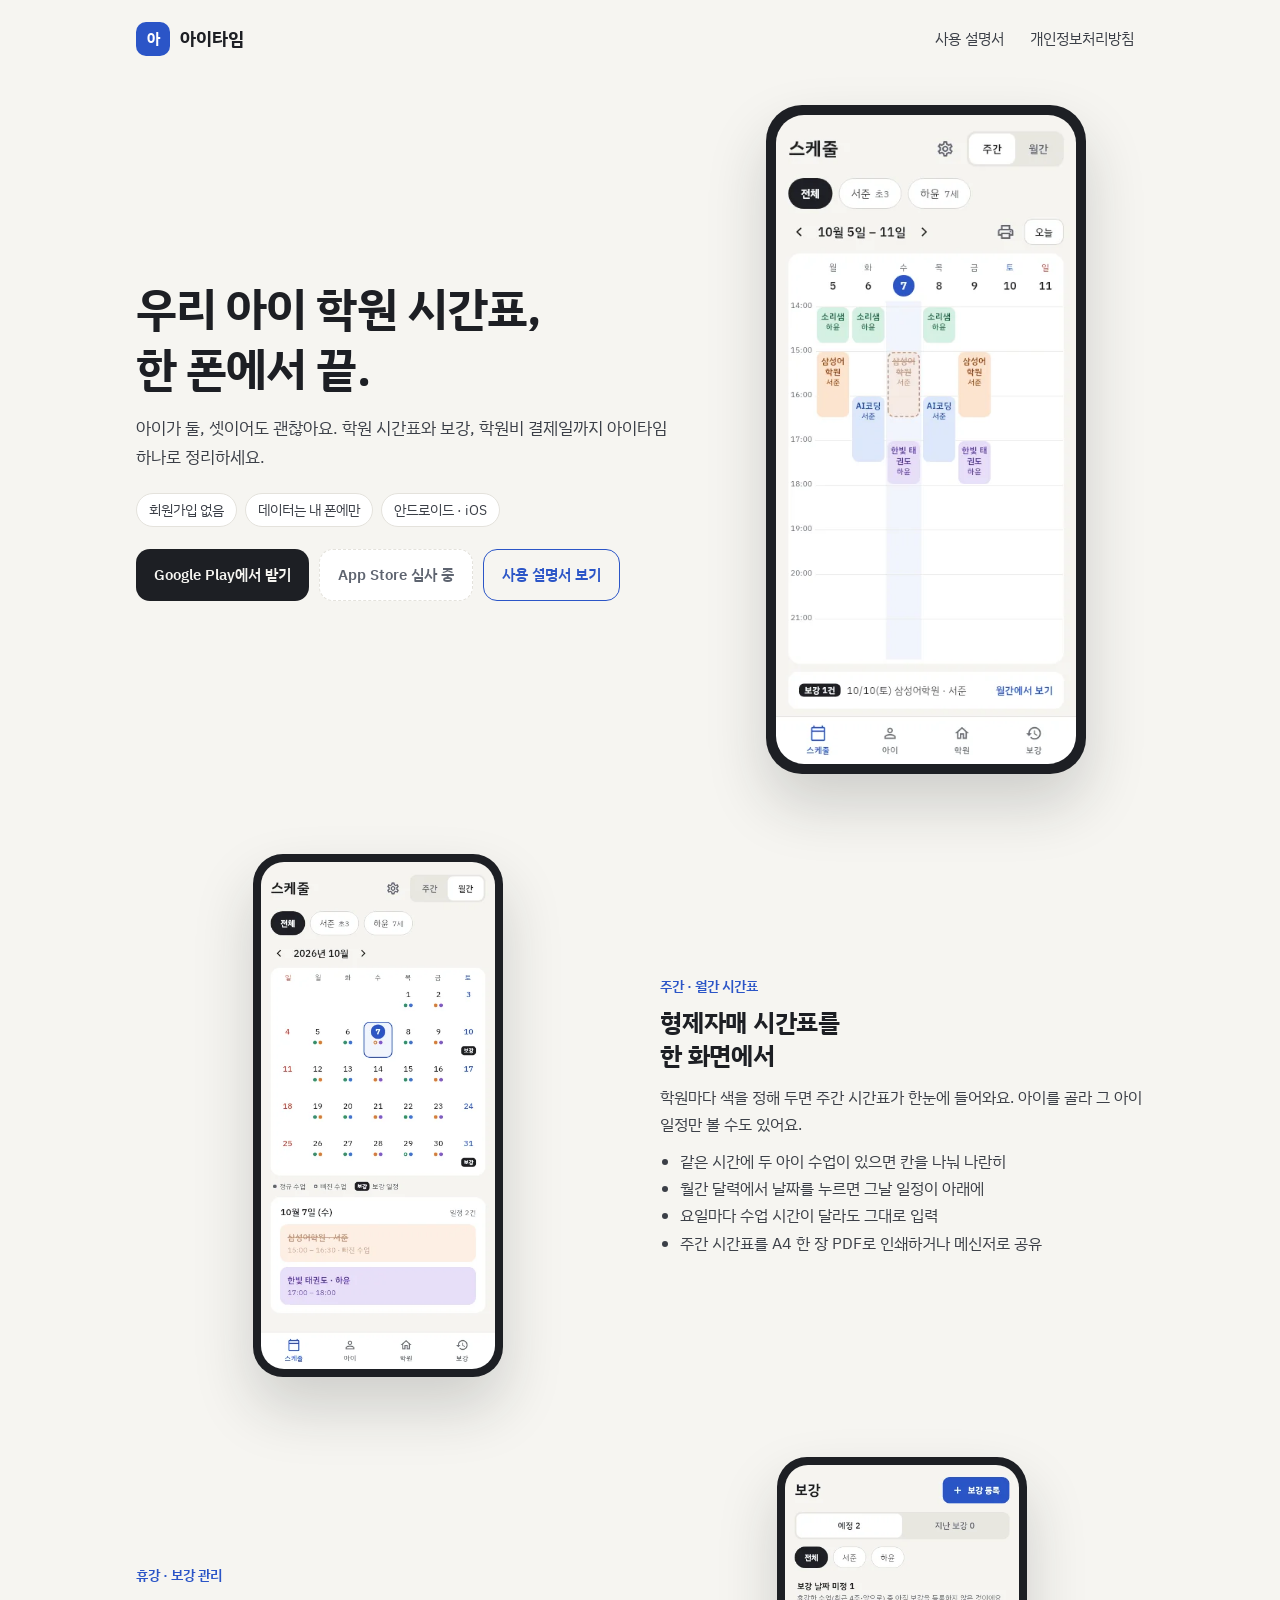
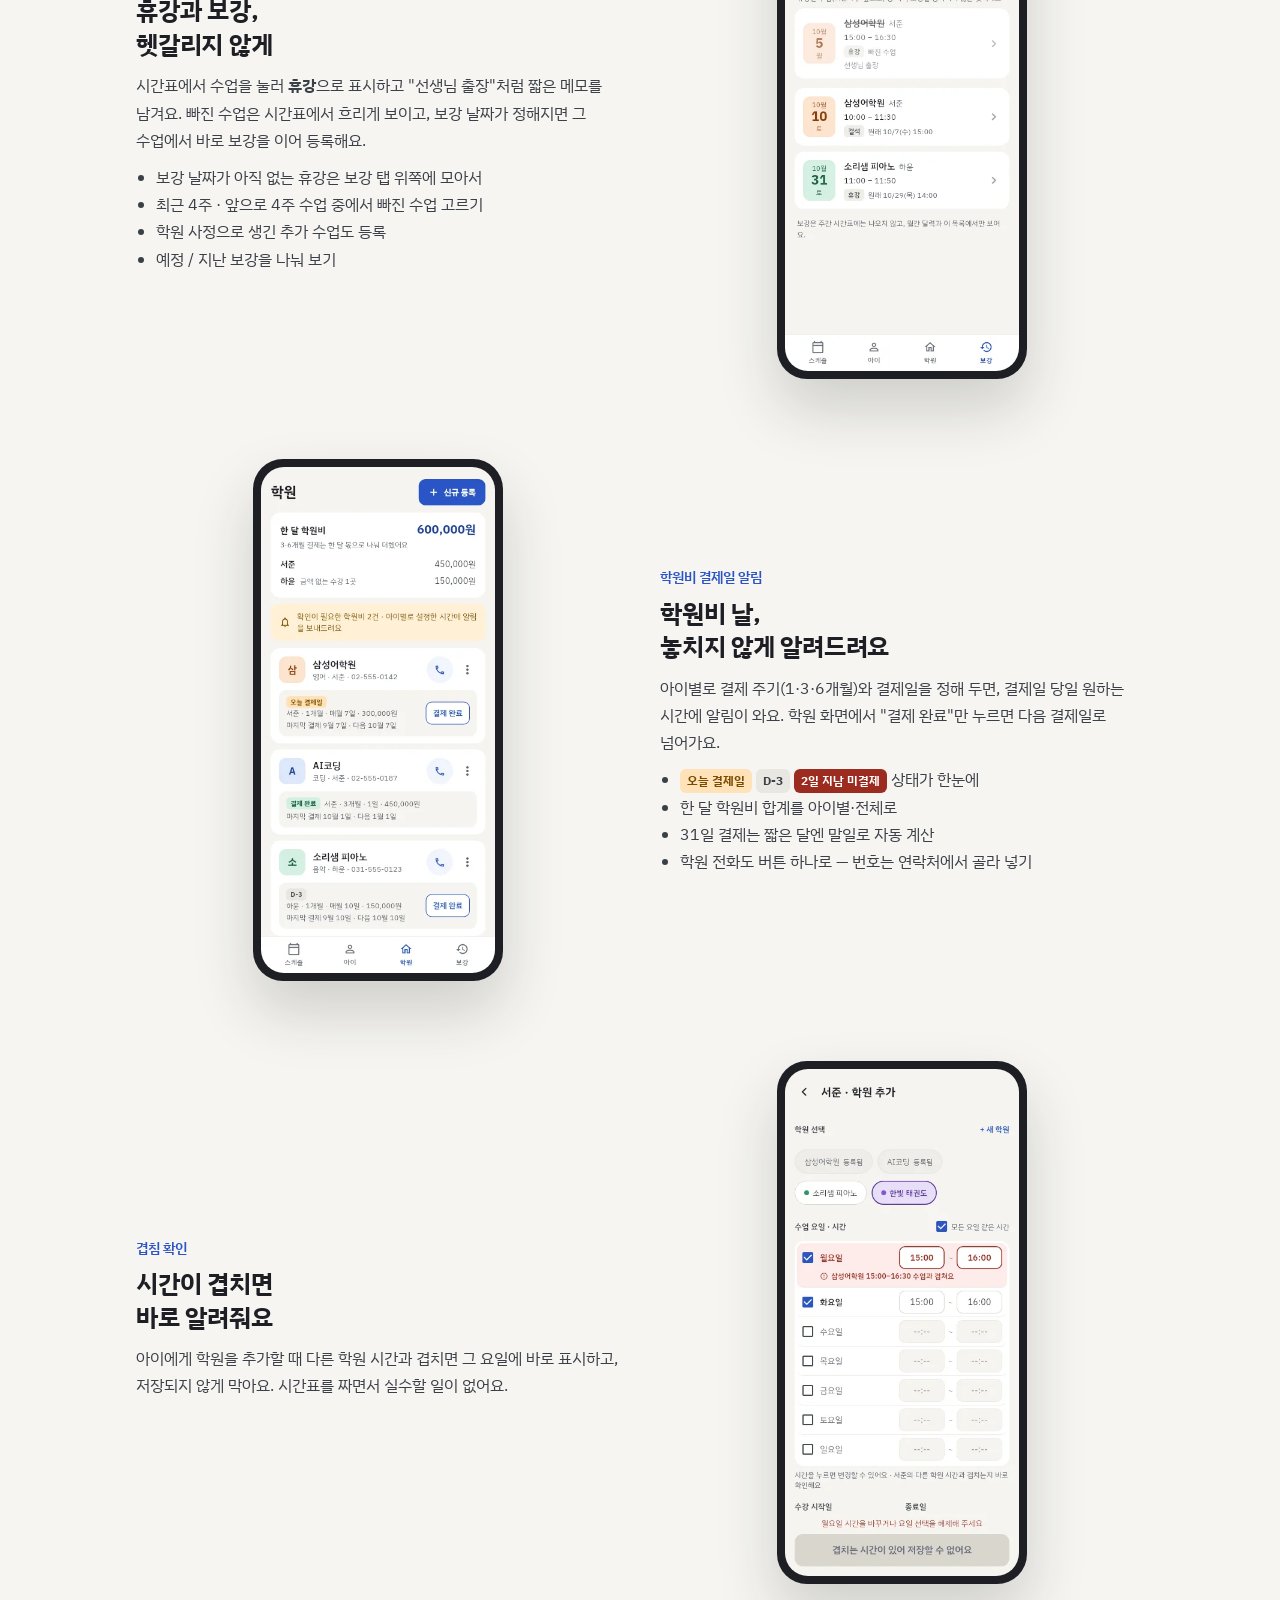
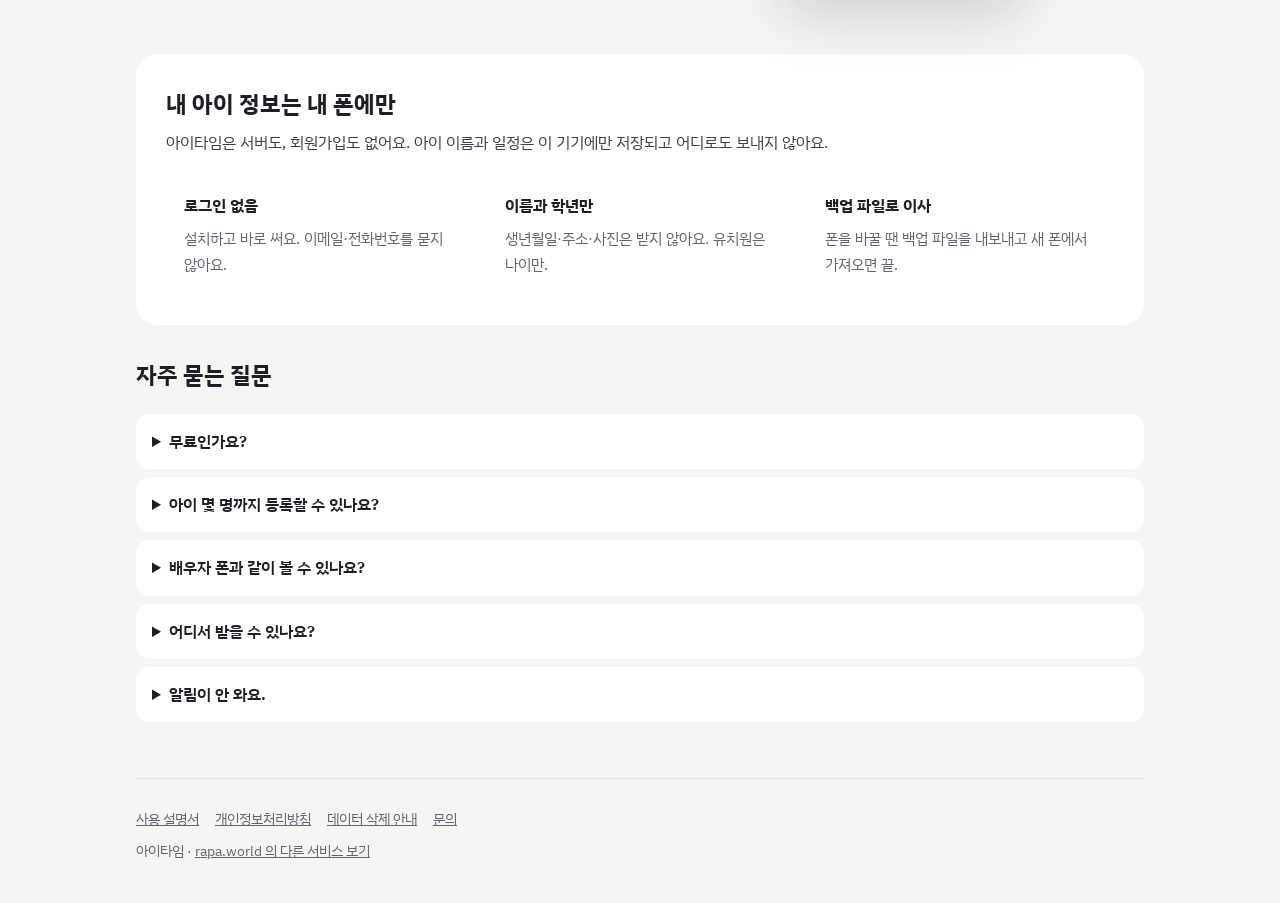
==== index.html @ 94c04ba6 "랜딩 제목·설명: 학원 시간표·스케줄 관리" ====
<!doctype html>
<html lang="ko">
<head>
<meta charset="utf-8">
<meta name="viewport" content="width=device-width, initial-scale=1">
<title>아이타임 - 학원 시간표·스케줄 관리</title>
<meta name="description" content="아이 학원 스케줄과 학원 시간표, 휴강·보강, 학원비 결제일을 한 폰에서 관리하는 앱. 주간 시간표 PDF 인쇄, 한 달 학원비 합계. 회원가입 없이, 데이터는 내 폰에만.">
<link rel="canonical" href="https://itime.rapa.world/">
<meta property="og:title" content="아이타임 - 학원 시간표·스케줄 관리">
<meta property="og:description" content="여러 자녀의 학원 시간표·보강·학원비 결제일을 한 폰에서.">
<meta property="og:image" content="https://itime.rapa.world/img/week.webp">
<meta property="og:url" content="https://itime.rapa.world/">
<link rel="preconnect" href="https://fonts.googleapis.com">
<link rel="stylesheet" href="https://fonts.googleapis.com/css2?family=IBM+Plex+Sans+KR:wght@400;500;600;700&display=swap">
<link rel="stylesheet" href="site.css">
</head>
<body>
<div class="wrap">
  <header class="top">
    <a class="brand" href="./"><span class="mark">아</span>아이타임</a>
    <nav>
      <a href="manual/">사용 설명서</a>
      <a href="privacy.html">개인정보처리방침</a>
    </nav>
  </header>

  <main>
    <section class="hero">
      <div>
        <h1>우리 아이 학원 시간표,<br>한 폰에서 끝.</h1>
        <p class="lead">아이가 둘, 셋이어도 괜찮아요. 학원 시간표와 보강, 학원비 결제일까지
          아이타임 하나로 정리하세요.</p>
        <ul class="pill-row">
          <li>회원가입 없음</li><li>데이터는 내 폰에만</li><li>안드로이드 · iOS</li>
        </ul>
        <div class="badges">
          <a class="badge" href="https://play.google.com/store/apps/details?id=world.rapa.itime">Google Play에서 받기</a>
          <span class="badge soon">App Store 심사 중</span>
          <a class="badge ghost" href="manual/">사용 설명서 보기</a>
        </div>
      </div>
      <div class="phone"><img src="img/week.webp" width="390" height="844" alt="주간 시간표 화면: 요일별로 학원 블록이 색으로 표시되고, 보강으로 빠진 수업은 흐리게 보인다"></div>
    </section>

    <section class="feature">
      <div class="text">
        <div class="kicker">주간 · 월간 시간표</div>
        <h2>형제자매 시간표를<br>한 화면에서</h2>
        <p>학원마다 색을 정해 두면 주간 시간표가 한눈에 들어와요. 아이를 골라 그 아이 일정만 볼 수도 있어요.</p>
        <ul>
          <li>같은 시간에 두 아이 수업이 있으면 칸을 나눠 나란히</li>
          <li>월간 달력에서 날짜를 누르면 그날 일정이 아래에</li>
          <li>요일마다 수업 시간이 달라도 그대로 입력</li>
          <li>주간 시간표를 A4 한 장 PDF로 인쇄하거나 메신저로 공유</li>
        </ul>
      </div>
      <div class="phone sm"><img src="img/month.webp" width="390" height="844" alt="월간 달력: 날짜마다 학원 색 점과 보강 배지" loading="lazy"></div>
    </section>

    <section class="feature">
      <div class="text">
        <div class="kicker">휴강 · 보강 관리</div>
        <h2>휴강과 보강,<br>헷갈리지 않게</h2>
        <p>시간표에서 수업을 눌러 <strong>휴강</strong>으로 표시하고 "선생님 출장"처럼 짧은 메모를 남겨요.
          빠진 수업은 시간표에서 흐리게 보이고, 보강 날짜가 정해지면 그 수업에서 바로 보강을 이어 등록해요.</p>
        <ul>
          <li>보강 날짜가 아직 없는 휴강은 보강 탭 위쪽에 모아서</li>
          <li>최근 4주 · 앞으로 4주 수업 중에서 빠진 수업 고르기</li>
          <li>학원 사정으로 생긴 추가 수업도 등록</li>
          <li>예정 / 지난 보강을 나눠 보기</li>
        </ul>
      </div>
      <div class="phone sm"><img src="img/makeups.webp" width="390" height="844" alt="보강 목록: 보강 날짜 미정인 휴강과 예정된 보강, 사유와 원래 수업" loading="lazy"></div>
    </section>

    <section class="feature">
      <div class="text">
        <div class="kicker">학원비 결제일 알림</div>
        <h2>학원비 날,<br>놓치지 않게 알려드려요</h2>
        <p>아이별로 결제 주기(1·3·6개월)와 결제일을 정해 두면, 결제일 당일 원하는 시간에 알림이 와요.
          학원 화면에서 "결제 완료"만 누르면 다음 결제일로 넘어가요.</p>
        <ul>
          <li><span class="tag t-today">오늘 결제일</span> <span class="tag t-soon">D-3</span> <span class="tag t-over">2일 지남 미결제</span> 상태가 한눈에</li>
          <li>한 달 학원비 합계를 아이별·전체로</li>
          <li>31일 결제는 짧은 달엔 말일로 자동 계산</li>
          <li>학원 전화도 버튼 하나로 — 번호는 연락처에서 골라 넣기</li>
        </ul>
      </div>
      <div class="phone sm"><img src="img/academies.webp" width="390" height="844" alt="학원 관리 화면: 맨 위 한 달 학원비 합계(아이별·전체), 학원비 상태와 결제 완료 버튼, 전화 버튼" loading="lazy"></div>
    </section>

    <section class="feature">
      <div class="text">
        <div class="kicker">겹침 확인</div>
        <h2>시간이 겹치면<br>바로 알려줘요</h2>
        <p>아이에게 학원을 추가할 때 다른 학원 시간과 겹치면 그 요일에 바로 표시하고, 저장되지 않게 막아요.
          시간표를 짜면서 실수할 일이 없어요.</p>
      </div>
      <div class="phone sm"><img src="img/enroll.webp" width="390" height="844" alt="학원 추가 화면: 월요일이 다른 학원과 겹친다는 빨간 안내" loading="lazy"></div>
    </section>

    <div class="band">
      <h2>내 아이 정보는 내 폰에만</h2>
      <p style="color:var(--label);margin:0">아이타임은 서버도, 회원가입도 없어요. 아이 이름과 일정은 이 기기에만 저장되고 어디로도 보내지 않아요.</p>
      <div class="cards">
        <div class="card"><h3>로그인 없음</h3><p>설치하고 바로 써요. 이메일·전화번호를 묻지 않아요.</p></div>
        <div class="card"><h3>이름과 학년만</h3><p>생년월일·주소·사진은 받지 않아요. 유치원은 나이만.</p></div>
        <div class="card"><h3>백업 파일로 이사</h3><p>폰을 바꿀 땐 백업 파일을 내보내고 새 폰에서 가져오면 끝.</p></div>
      </div>
    </div>

    <section>
      <h2 style="font-size:1.45rem">자주 묻는 질문</h2>
      <details><summary>무료인가요?</summary><p>네, 무료예요. 탭 화면 아래에 작은 배너 광고가 하나 있어요. 입력하는 화면에는 광고가 없고, 아이가 함께 볼 수 있어서 보호자 지도(PG) 등급 이하 광고만 나와요.</p></details>
      <details><summary>아이 몇 명까지 등록할 수 있나요?</summary><p>제한이 없어요. 아이마다 다니는 학원과 시간, 학원비를 따로 관리해요.</p></details>
      <details><summary>배우자 폰과 같이 볼 수 있나요?</summary><p>실시간 공유는 없어요(서버가 없어서요). 백업 파일을 보내 다른 폰에서 가져오면 같은 시간표를 볼 수 있어요.</p></details>
      <details><summary>어디서 받을 수 있나요?</summary><p>안드로이드는 <a href="https://play.google.com/store/apps/details?id=world.rapa.itime">Google Play</a>에서 받을 수 있어요. 아이폰(App Store)은 심사 중이에요.</p></details>
      <details><summary>알림이 안 와요.</summary><p>휴대폰 설정에서 아이타임 알림이 켜져 있는지 확인해 주세요. 자세한 방법은 <a href="manual/#faq">사용 설명서</a>에 있어요.</p></details>
    </section>
  </main>

  <footer class="site">
    <div class="links">
      <a href="manual/">사용 설명서</a>
      <a href="privacy.html">개인정보처리방침</a>
      <a href="account-deletion.html">데이터 삭제 안내</a>
      <a href="mailto:fready.shin@gmail.com?subject=%5B%EC%95%84%EC%9D%B4%ED%83%80%EC%9E%84%5D%20%EB%AC%B8%EC%9D%98">문의</a>
    </div>
    아이타임 · <a href="https://rapa.world/">rapa.world 의 다른 서비스 보기</a>
  </footer>
</div>
</body>
</html>
---- site.css ----
/* 아이타임 사이트 — 앱 토큰(lib/theme/tokens.dart)과 같은 색 */
:root {
  --bg: #F6F5F1; --card: #FFFFFF; --ink: #1D1F24; --sub: #5E6470; --label: #3B3F47;
  --border: #E4E2DC; --primary: #2B55C7; --primary-soft: #F1F4FC; --primary-ink: #1E3F99;
  --warn-soft: #FFF0D6; --warn-ink: #7A4B00;
  --o: #FCE3CF; --o-ink: #8A3D0A; --b: #DCE7FB; --b-ink: #1E4699; --g: #D5F0E2; --g-ink: #1D6142; --p: #E8DEF8; --p-ink: #563199;
  color-scheme: light dark;
}
@media (prefers-color-scheme: dark) {
  :root { --bg: #121315; --card: #1C1E22; --ink: #ECEDEF; --sub: #A3A8B2; --label: #C9CCD2; --border: #2C2F35;
          --primary: #7C9BF0; --primary-soft: #1D2540; --primary-ink: #B8C9F7; --warn-soft: #3A2C12; --warn-ink: #F3C77B; }
}
* { box-sizing: border-box; }
html { -webkit-text-size-adjust: 100%; }
body { margin: 0; background: var(--bg); color: var(--ink);
       font-family: "IBM Plex Sans KR", system-ui, -apple-system, "Apple SD Gothic Neo", "Malgun Gothic", sans-serif;
       line-height: 1.7; word-break: keep-all; overflow-wrap: anywhere; }
a { color: var(--primary); }
img { max-width: 100%; height: auto; display: block; }
.wrap { max-width: 1040px; margin: 0 auto; padding: 0 16px; }
.narrow { max-width: 760px; }

/* 머리·바닥 */
.top { display: flex; align-items: center; justify-content: space-between; gap: 12px; padding: 18px 0; }
.brand { display: flex; align-items: center; gap: 10px; font-weight: 700; font-size: 1.15rem; color: var(--ink); text-decoration: none; }
.brand .mark { width: 34px; height: 34px; border-radius: 10px; background: var(--primary); color: #fff;
               display: grid; place-items: center; font-size: .95rem; }
.top nav { display: flex; gap: 6px; flex-wrap: wrap; }
.top nav a { text-decoration: none; color: var(--label); font-size: .92rem; padding: 8px 10px; border-radius: 10px; }
.top nav a:hover, .top nav a[aria-current] { background: var(--card); color: var(--ink); }
footer.site { margin-top: 56px; padding: 28px 0 40px; border-top: 1px solid var(--border); color: var(--sub); font-size: .88rem; }
footer.site a { color: var(--sub); }
footer.site .links { display: flex; gap: 16px; flex-wrap: wrap; margin-bottom: 8px; }

/* 랜딩 */
.hero { display: grid; grid-template-columns: 1.1fr .9fr; gap: 40px; align-items: center; padding: 28px 0 40px; }
.hero h1 { font-size: clamp(1.9rem, 5vw, 2.9rem); line-height: 1.3; margin: 0 0 14px; letter-spacing: -.02em; }
.hero p.lead { font-size: 1.08rem; color: var(--label); margin: 0 0 22px; }
.badges { display: flex; gap: 10px; flex-wrap: wrap; }
.badge { display: inline-flex; align-items: center; gap: 8px; padding: 12px 18px; border-radius: 14px;
         background: var(--ink); color: var(--bg); font-weight: 600; text-decoration: none; font-size: .95rem; }
.badge.soon { background: var(--card); color: var(--sub); border: 1px dashed var(--border); }
.badge.ghost { background: transparent; color: var(--primary); border: 1px solid var(--primary); }
.phone { width: min(320px, 82vw); margin: 0 auto; border-radius: 36px; padding: 10px; background: #1D1F24;
         box-shadow: 0 30px 60px rgba(29,31,36,.18); }
.phone img { border-radius: 28px; }
.phone.sm { width: min(250px, 70vw); border-radius: 30px; padding: 8px; }
.phone.sm img { border-radius: 23px; }

.pill-row { display: flex; gap: 8px; flex-wrap: wrap; margin: 0 0 22px; padding: 0; list-style: none; }
.pill-row li { background: var(--card); border: 1px solid var(--border); border-radius: 20px; padding: 4px 12px; font-size: .88rem; color: var(--label); }

section.feature { display: grid; grid-template-columns: 1fr 1fr; gap: 40px; align-items: center; padding: 40px 0; }
section.feature:nth-of-type(even) .text { order: 2; }
section.feature h2 { font-size: 1.55rem; line-height: 1.35; margin: 6px 0 12px; letter-spacing: -.01em; }
section.feature .kicker { color: var(--primary); font-weight: 600; font-size: .9rem; }
section.feature p { color: var(--label); margin: 0 0 10px; }
section.feature ul { padding-left: 20px; color: var(--label); margin: 0; }

.cards { display: grid; grid-template-columns: repeat(3, 1fr); gap: 14px; margin: 18px 0 0; }
.card { background: var(--card); border-radius: 16px; padding: 18px; }
.card h3 { margin: 0 0 6px; font-size: 1.02rem; }
.card p { margin: 0; color: var(--sub); font-size: .94rem; }
.band { background: var(--card); border-radius: 22px; padding: 30px; margin: 30px 0; }
.band h2 { margin: 0 0 6px; font-size: 1.45rem; }

details { background: var(--card); border-radius: 14px; padding: 14px 16px; margin: 8px 0; }
details summary { cursor: pointer; font-weight: 600; }
details p { margin: 8px 0 0; color: var(--label); }

/* 문서(설명서·방침) */
.doc h1 { font-size: 1.75rem; margin: 8px 0 4px; line-height: 1.35; }
.doc h2 { font-size: 1.22rem; margin: 40px 0 10px; padding-bottom: 6px; border-bottom: 1px solid var(--border); scroll-margin-top: 16px; }
.doc h3 { font-size: 1.04rem; margin: 22px 0 6px; }
.doc .date { color: var(--sub); font-size: .9rem; margin-bottom: 20px; }
.doc li { margin: 4px 0; }
.note { background: var(--primary-soft); color: var(--primary-ink); border-radius: 12px; padding: 12px 14px; margin: 14px 0; }
.warn { background: var(--warn-soft); color: var(--warn-ink); border-radius: 12px; padding: 12px 14px; margin: 14px 0; }
/* 설명서 목차 — 앱 주간 시간표 모양: 요일 머리줄 + 학원 색 블록. 블록 색은 앱 학원 색(o·b·g·p)과 같다 */
.toc { --n: #ECEAE4; --n-ink: #3B3F47; --mono: "IBM Plex Mono", ui-monospace, Menlo, monospace;
  background: var(--card); border: 1px solid var(--border); border-radius: 20px; overflow: hidden;
  box-shadow: 0 1px 0 rgba(0,0,0,.02), 0 10px 30px -18px rgba(30,40,80,.35); }
.toc .tt-head { display: flex; align-items: center; justify-content: space-between; gap: 12px;
  padding: 14px 18px; background: var(--ink); color: var(--bg); }
.toc .tt-title { font-weight: 700; font-size: 1.05rem; letter-spacing: -.01em; }
.toc .tt-days { display: flex; gap: 4px; font: 600 .74rem/1 var(--mono); }
.toc .tt-days i { font-style: normal; width: 24px; height: 24px; display: grid; place-items: center; border-radius: 50%; opacity: .55; }
.toc .tt-days i.on { background: var(--primary); color: #fff; opacity: 1; }
.toc .tt-grid { display: grid; grid-template-columns: 1fr; gap: 10px; padding: 14px;
  background: repeating-linear-gradient(to bottom, transparent 0 43px, var(--border) 43px 44px); }
@media (min-width: 720px) { .toc .tt-grid { grid-template-columns: 1fr 1fr; } .toc .tt-blk.c-n { grid-column: 1 / -1; }
  .toc .tt-blk.c-n ol { columns: 2; column-gap: 28px; } .toc .tt-blk.c-n li { break-inside: avoid; } }
.toc .tt-blk { --c: var(--n); --ci: var(--n-ink); background: var(--c); color: var(--ci);
  border-radius: 12px; padding: 10px 14px 8px; border-left: 4px solid color-mix(in srgb, var(--ci) 55%, transparent); }
.toc .c-o { --c: var(--o); --ci: var(--o-ink); } .toc .c-b { --c: var(--b); --ci: var(--b-ink); }
.toc .c-g { --c: var(--g); --ci: var(--g-ink); } .toc .c-p { --c: var(--p); --ci: var(--p-ink); }
.toc .tt-name { font-weight: 700; font-size: .95rem; margin-bottom: 2px; }
.toc ol { list-style: none; margin: 0; padding: 0; }
.toc li a { display: flex; align-items: baseline; gap: 8px; padding: 5px 0; color: inherit; text-decoration: none; font-size: .95rem; }
.toc li a .n { flex: none; width: 2.6em; font: 600 .8rem var(--mono); opacity: .7; }
.toc li a .t { flex: none; max-width: 68%; font-weight: 500; }
.toc li a::after { content: ""; order: 3; flex: 1; min-width: 10px; border-bottom: 1.5px dotted currentColor; opacity: .35; transform: translateY(-.3em); }
.toc li a .tab { order: 4; flex: none; font-size: .72rem; font-weight: 700; padding: 2px 8px; border-radius: 999px;
  background: rgba(255,255,255,.75); color: var(--ci); }
.toc li a:hover .t { text-decoration: underline; text-underline-offset: 3px; }
.toc .tt-sum { display: flex; justify-content: space-between; gap: 10px; flex-wrap: wrap; padding: 10px 18px 12px;
  border-top: 1px dashed var(--border); color: var(--sub); font: 500 .78rem var(--mono); }
table { border-collapse: collapse; width: 100%; margin: 10px 0; font-size: .93rem; background: var(--card); border-radius: 12px; overflow: hidden; }
th, td { border-bottom: 1px solid var(--border); padding: 9px 10px; text-align: left; vertical-align: top; }
th { color: var(--label); font-weight: 600; }
.shot-row { display: flex; gap: 18px; flex-wrap: wrap; justify-content: center; margin: 16px 0; }
.shot-row figure { margin: 0; text-align: center; }
.shot-row figcaption { color: var(--sub); font-size: .85rem; margin-top: 8px; }
.tag { display: inline-block; font-size: .78rem; font-weight: 700; padding: 1px 7px; border-radius: 6px; }
.t-paid { background: #D5F0E2; color: #1D6142; } .t-soon { background: #E9E7E1; color: #3B3F47; }
.t-today { background: #FFE2B8; color: #7A4B00; } .t-over { background: #9B2C1F; color: #fff; }
.kbd { background: var(--card); border: 1px solid var(--border); border-radius: 6px; padding: 0 6px; font-size: .9em; }

@media (max-width: 760px) {
  .hero, section.feature { grid-template-columns: 1fr; gap: 24px; }
  section.feature:nth-of-type(even) .text { order: 0; }
  .cards { grid-template-columns: 1fr; }
  .band { padding: 22px 18px; }
  .top { flex-direction: column; align-items: flex-start; }
}
/* 그리드 칸이 내용(폰 이미지) 폭 때문에 화면 밖으로 밀리지 않게 */
.hero > *, section.feature > *, .cards > * { min-width: 0; }
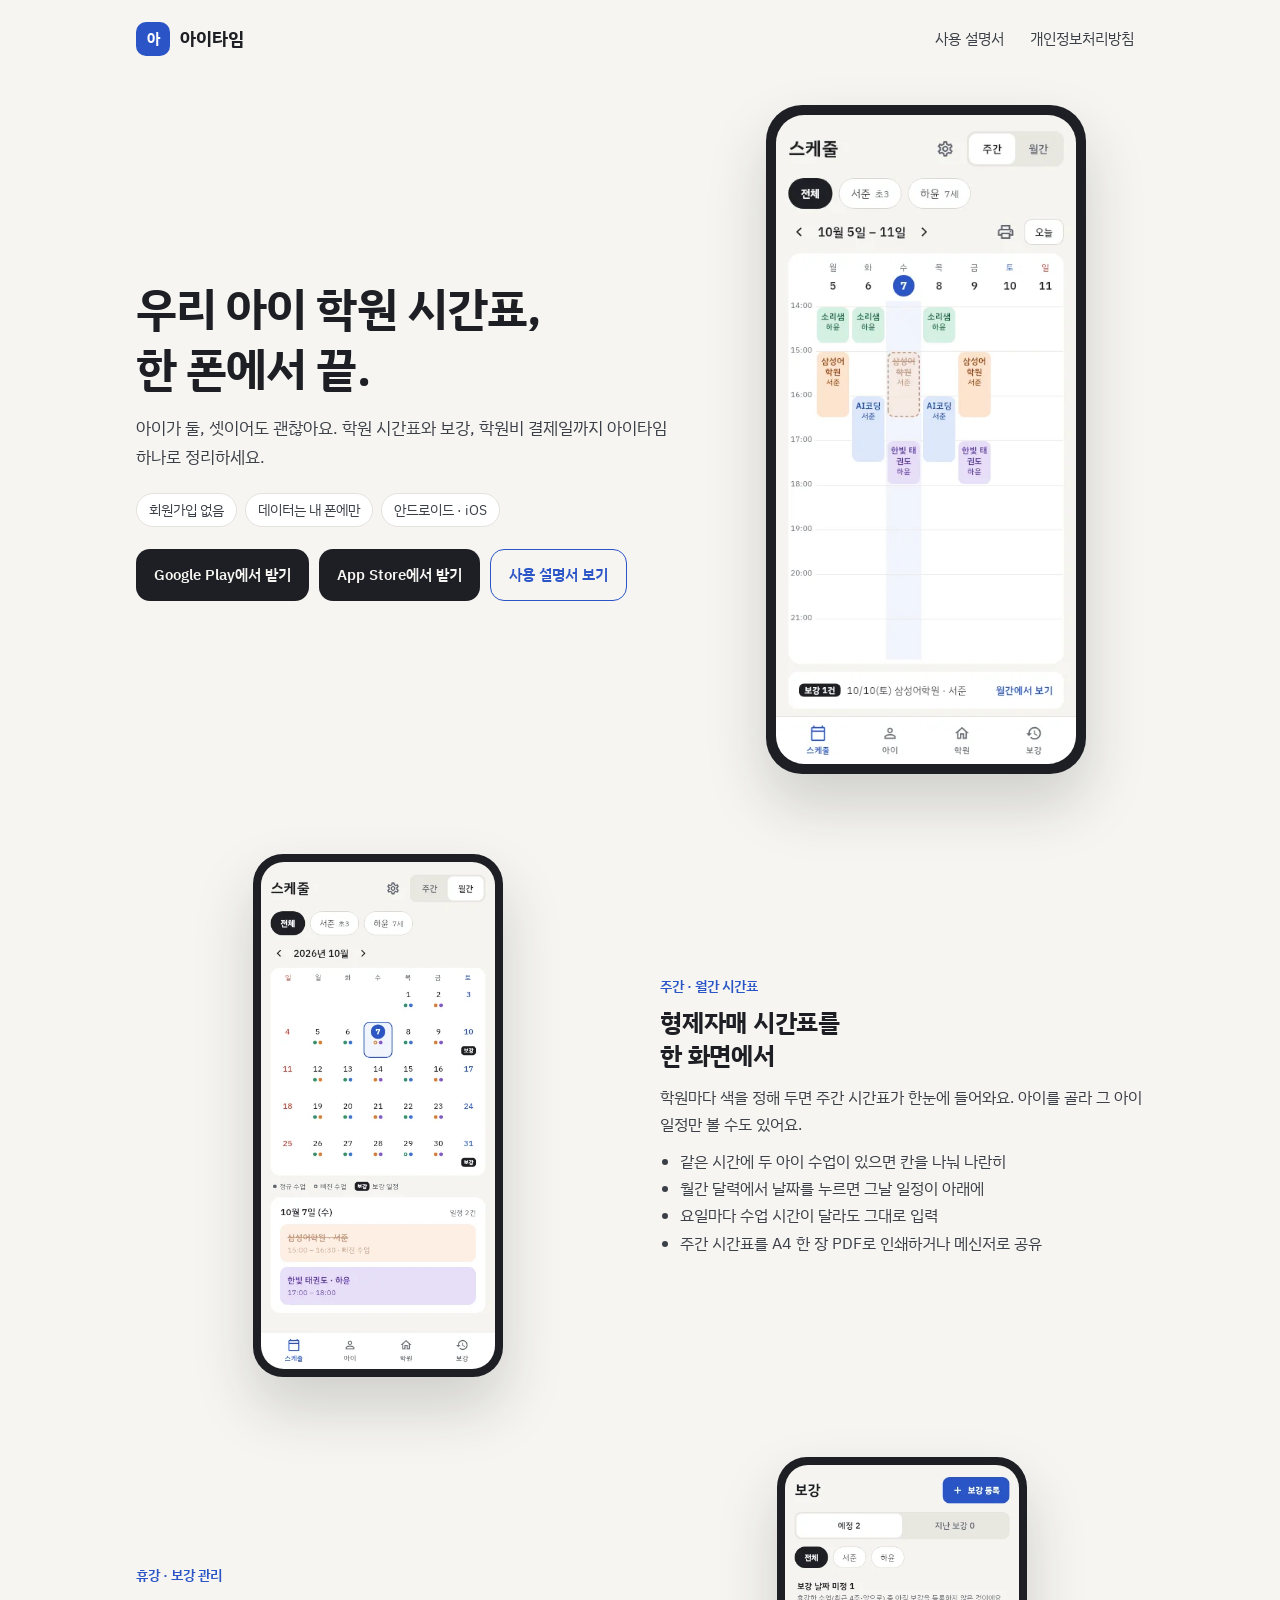
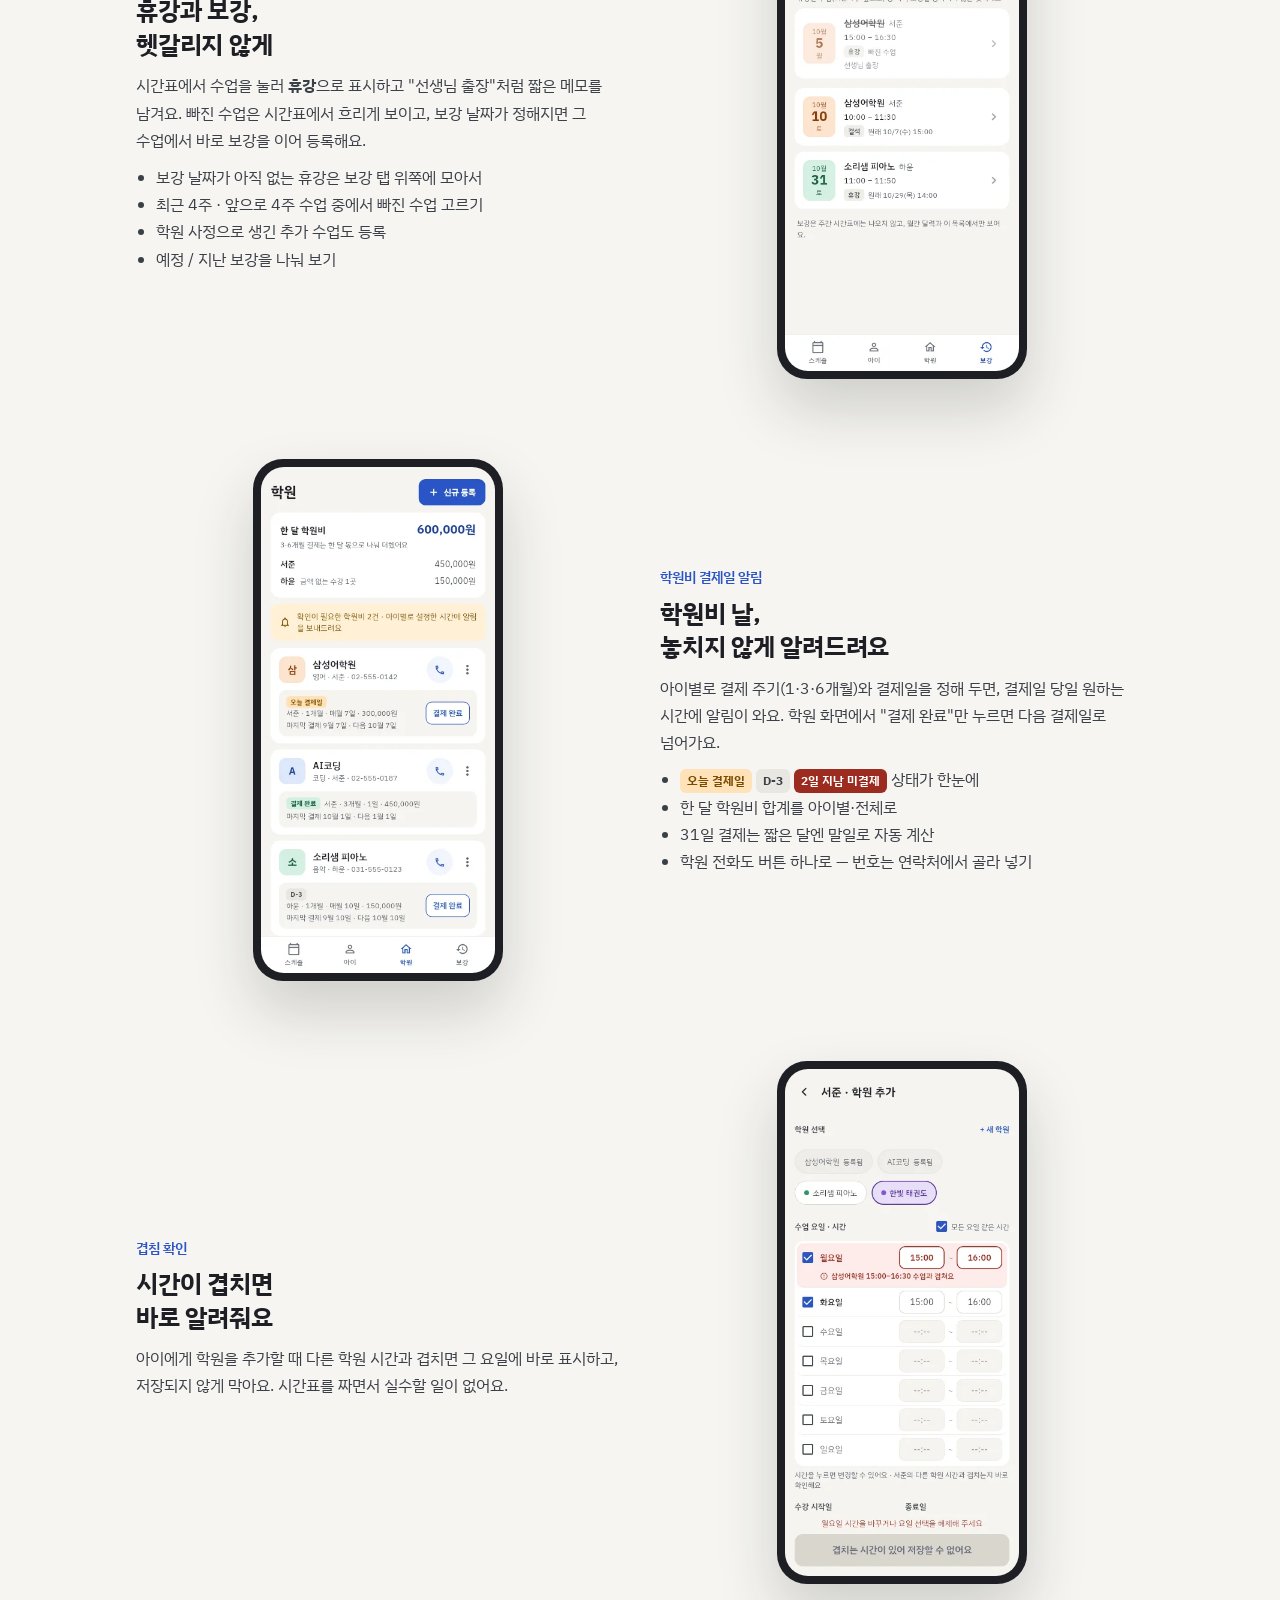
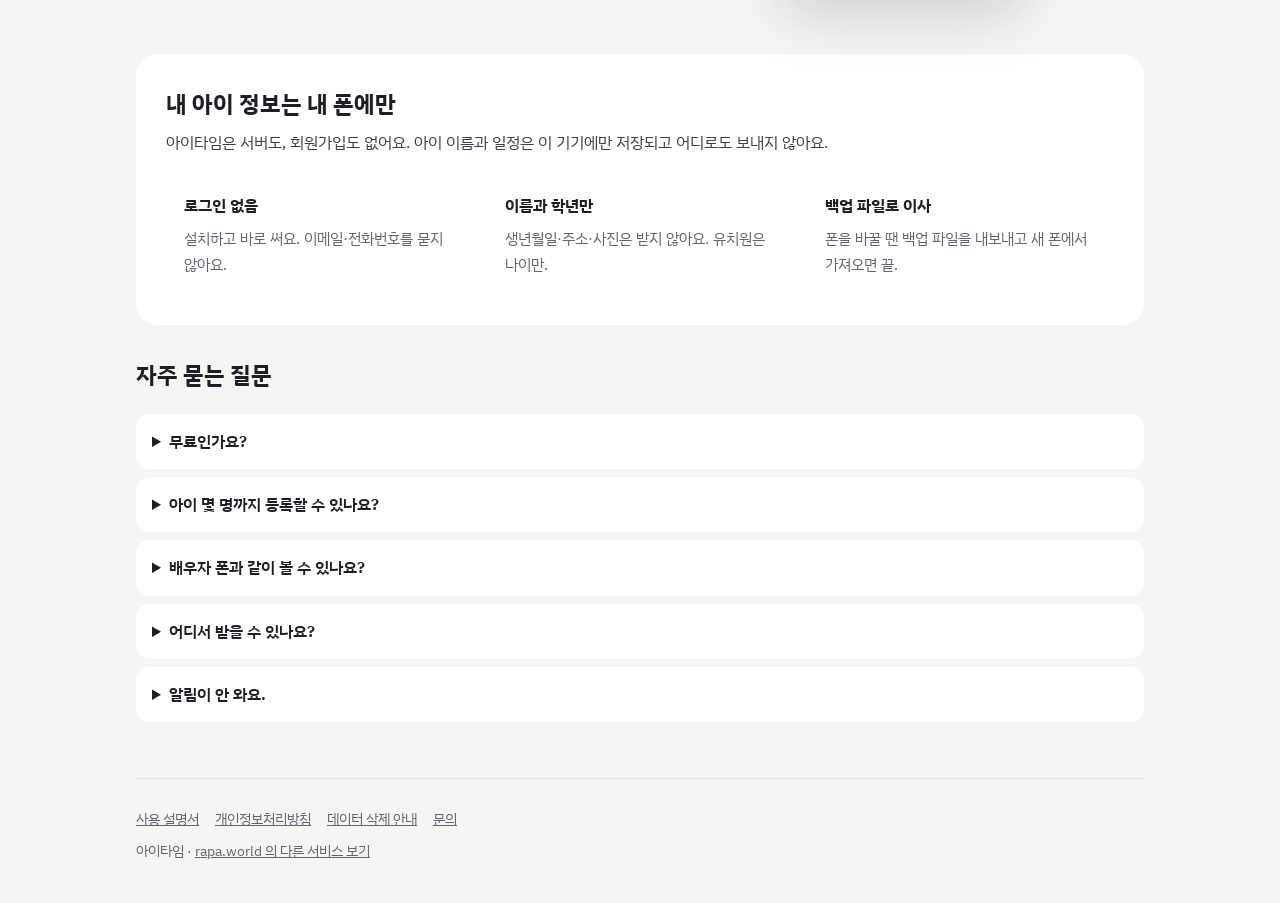
==== commit 6b9be8cf: "App Store 출시 — 받기 버튼·FAQ 링크" ====
--- a/index.html
+++ b/index.html
@@ -35,7 +35,7 @@
         </ul>
         <div class="badges">
           <a class="badge" href="https://play.google.com/store/apps/details?id=world.rapa.itime">Google Play에서 받기</a>
-          <span class="badge soon">App Store 심사 중</span>
+          <a class="badge" href="https://apps.apple.com/kr/app/id6820351484">App Store에서 받기</a>
           <a class="badge ghost" href="manual/">사용 설명서 보기</a>
         </div>
       </div>
@@ -114,7 +114,7 @@
       <details><summary>무료인가요?</summary><p>네, 무료예요. 탭 화면 아래에 작은 배너 광고가 하나 있어요. 입력하는 화면에는 광고가 없고, 아이가 함께 볼 수 있어서 보호자 지도(PG) 등급 이하 광고만 나와요.</p></details>
       <details><summary>아이 몇 명까지 등록할 수 있나요?</summary><p>제한이 없어요. 아이마다 다니는 학원과 시간, 학원비를 따로 관리해요.</p></details>
       <details><summary>배우자 폰과 같이 볼 수 있나요?</summary><p>실시간 공유는 없어요(서버가 없어서요). 백업 파일을 보내 다른 폰에서 가져오면 같은 시간표를 볼 수 있어요.</p></details>
-      <details><summary>어디서 받을 수 있나요?</summary><p>안드로이드는 <a href="https://play.google.com/store/apps/details?id=world.rapa.itime">Google Play</a>에서 받을 수 있어요. 아이폰(App Store)은 심사 중이에요.</p></details>
+      <details><summary>어디서 받을 수 있나요?</summary><p>안드로이드는 <a href="https://play.google.com/store/apps/details?id=world.rapa.itime">Google Play</a>에서 받을 수 있어요. 아이폰은 <a href="https://apps.apple.com/kr/app/id6820351484">App Store</a>에서 받을 수 있어요.</p></details>
       <details><summary>알림이 안 와요.</summary><p>휴대폰 설정에서 아이타임 알림이 켜져 있는지 확인해 주세요. 자세한 방법은 <a href="manual/#faq">사용 설명서</a>에 있어요.</p></details>
     </section>
   </main>
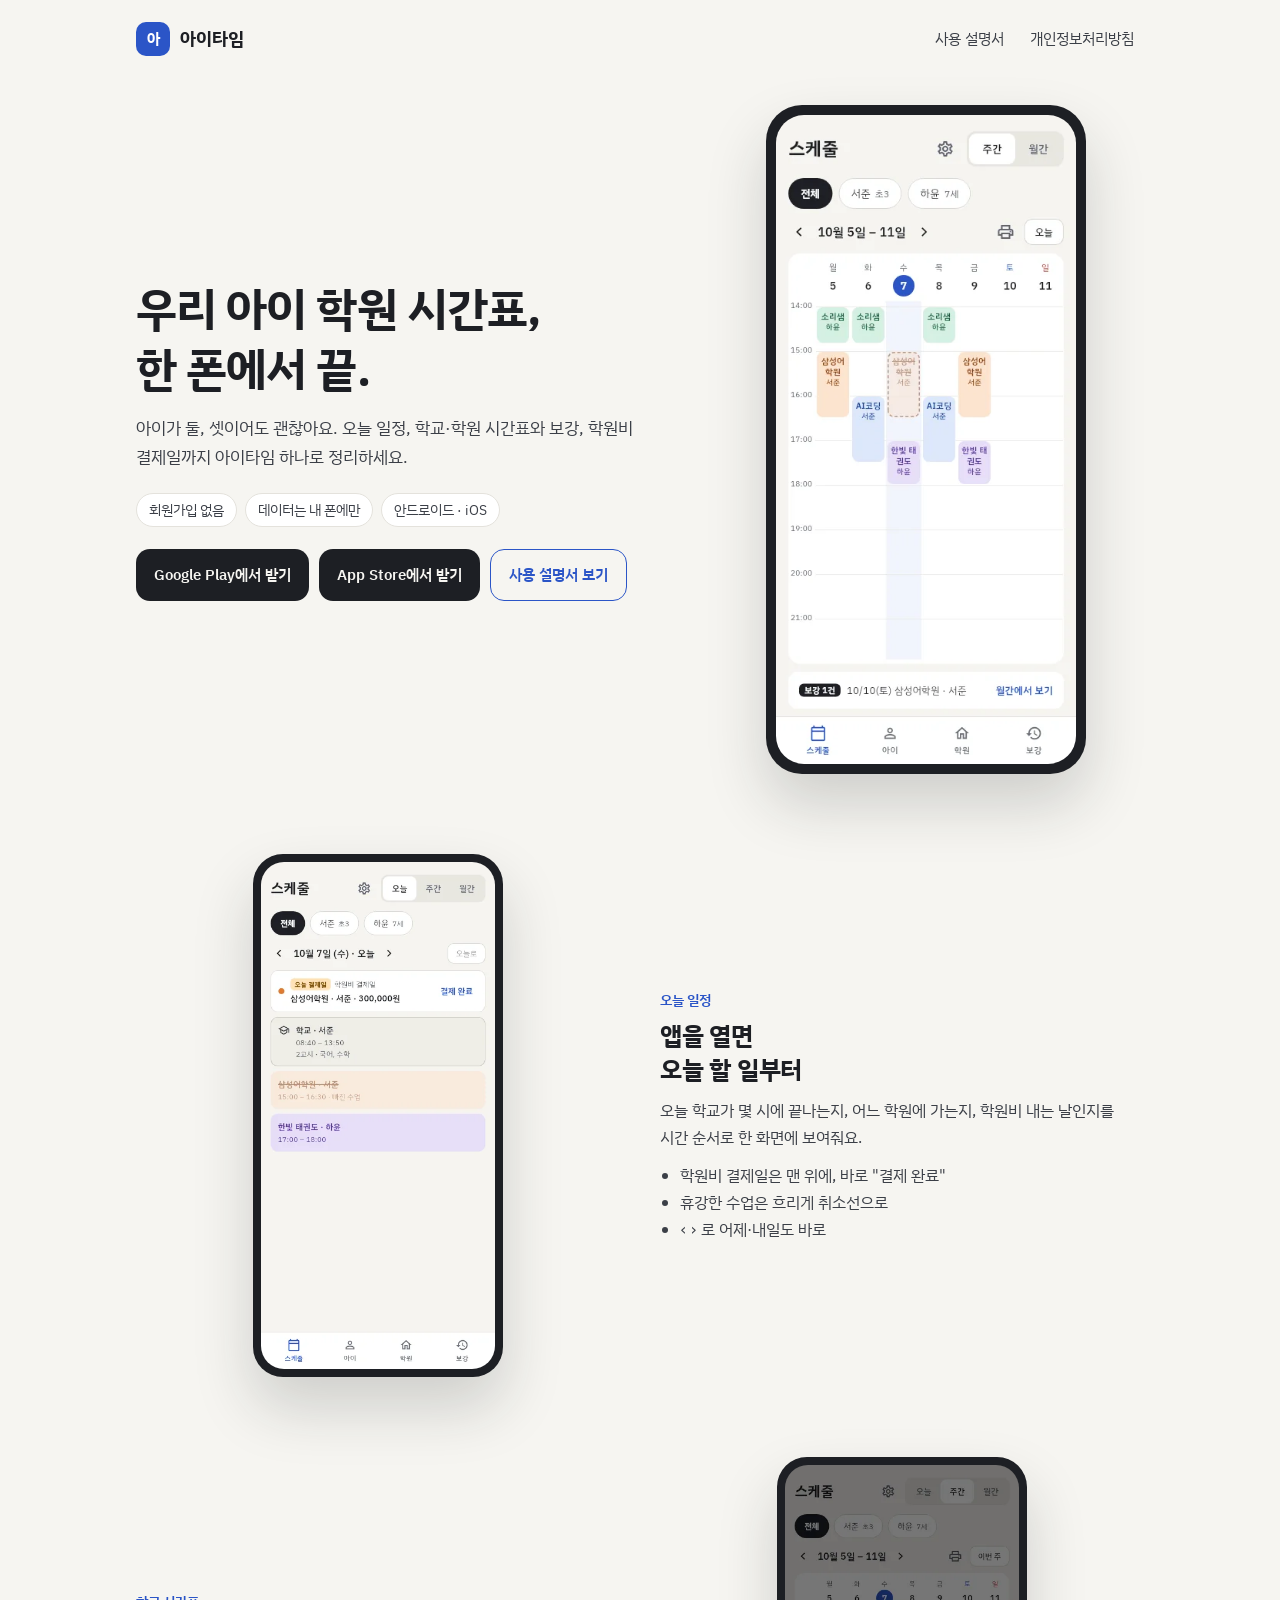
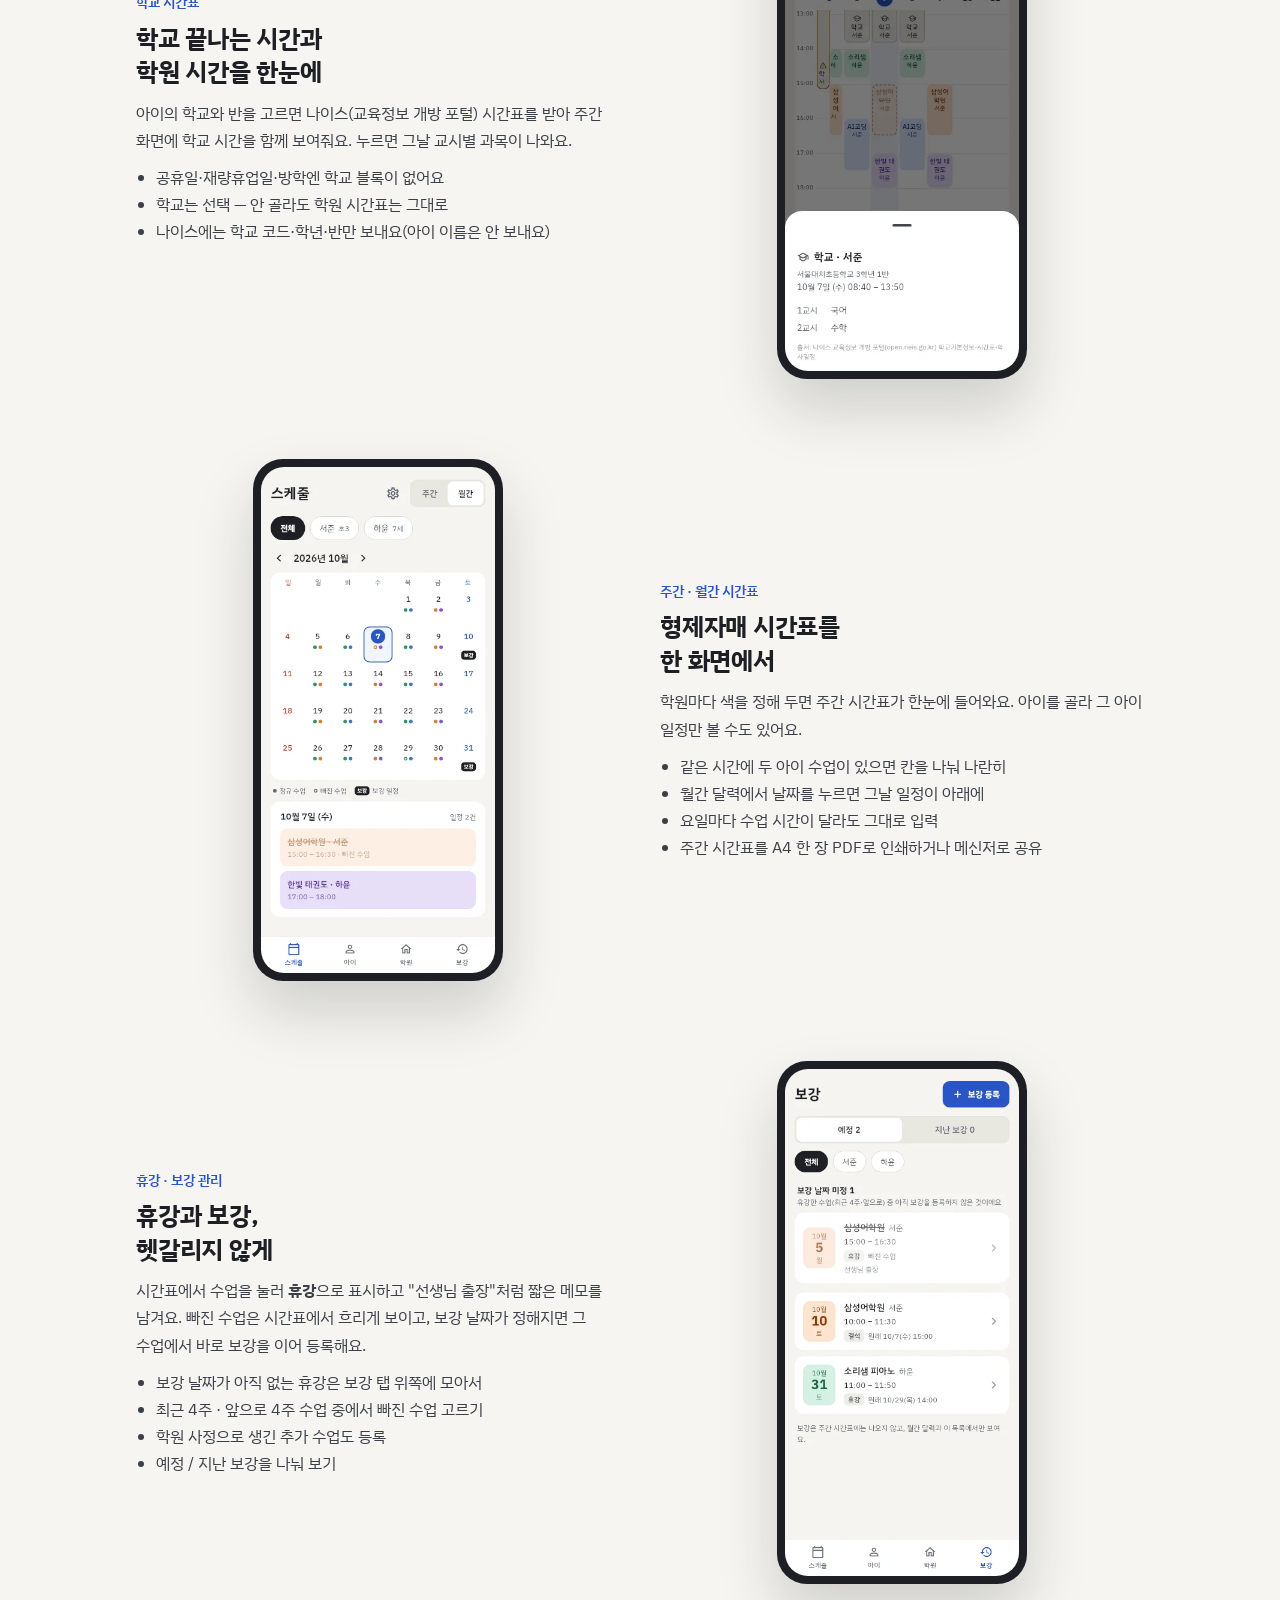
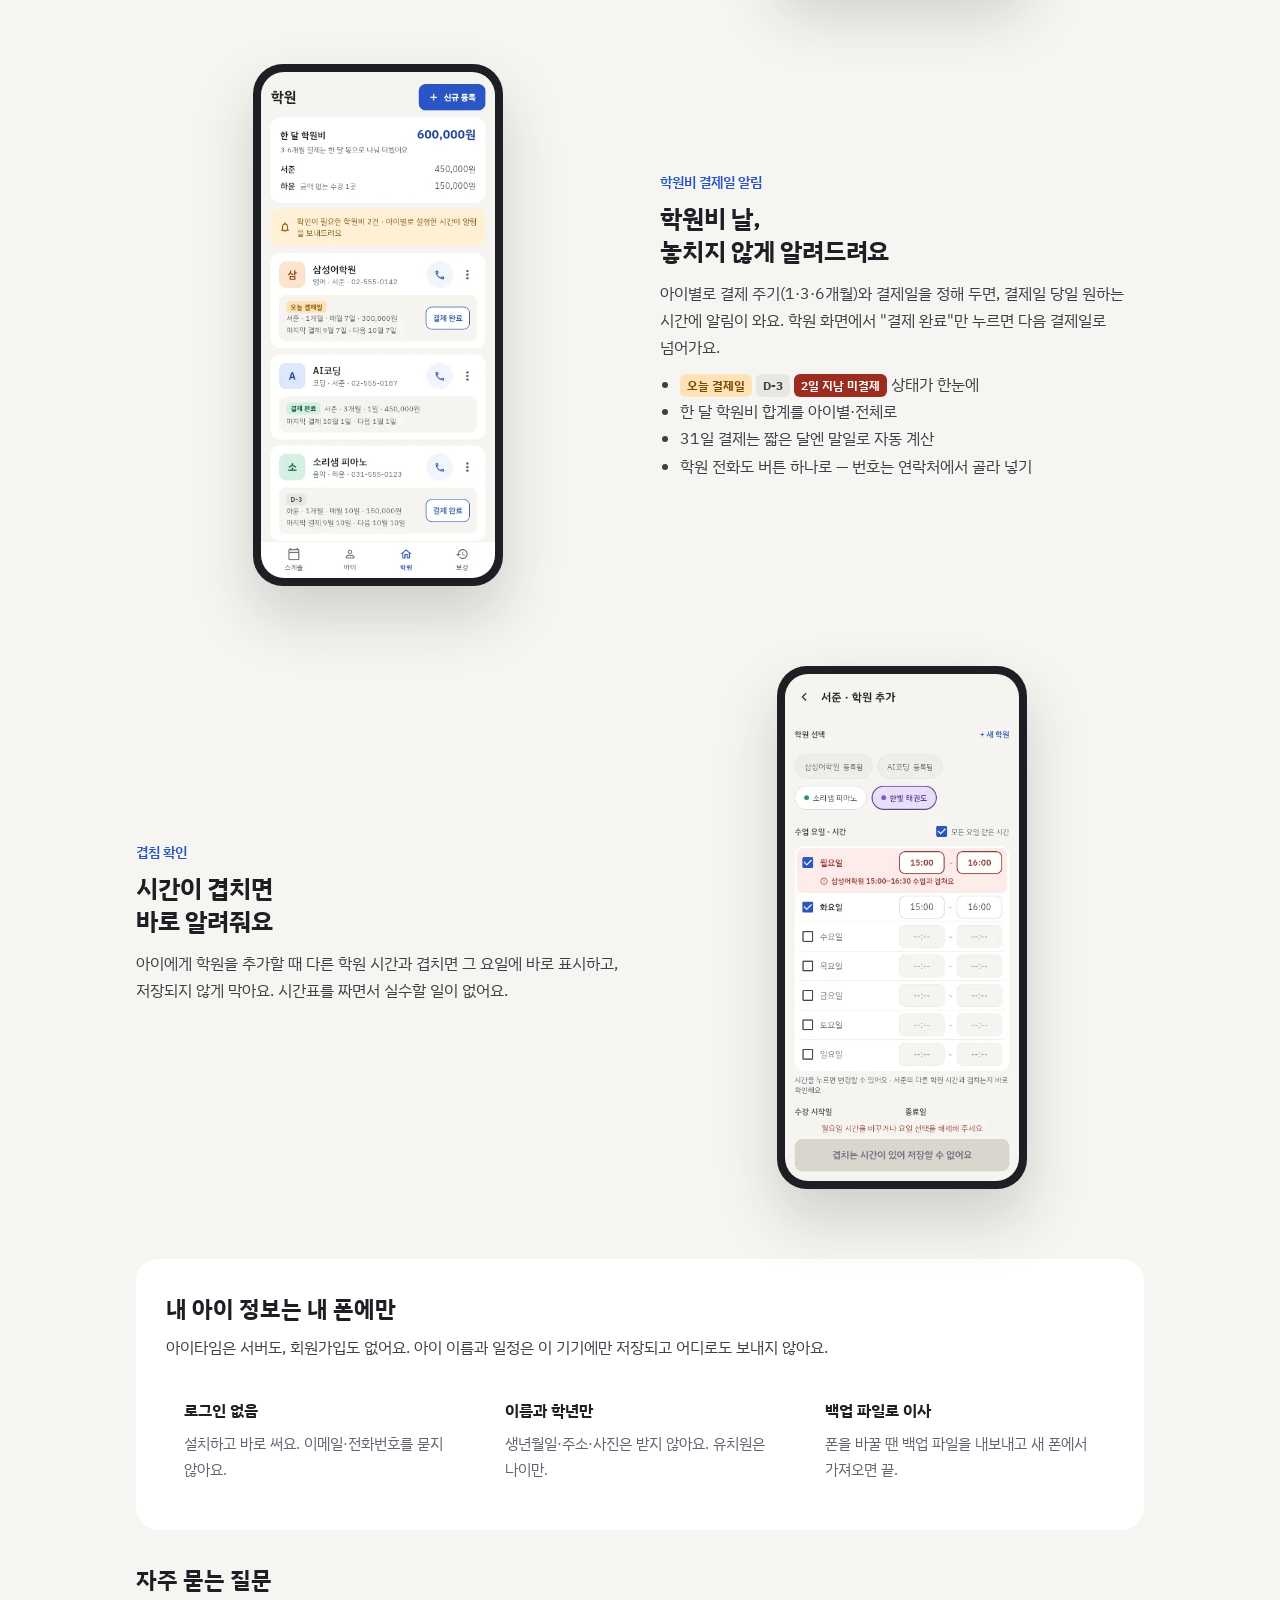
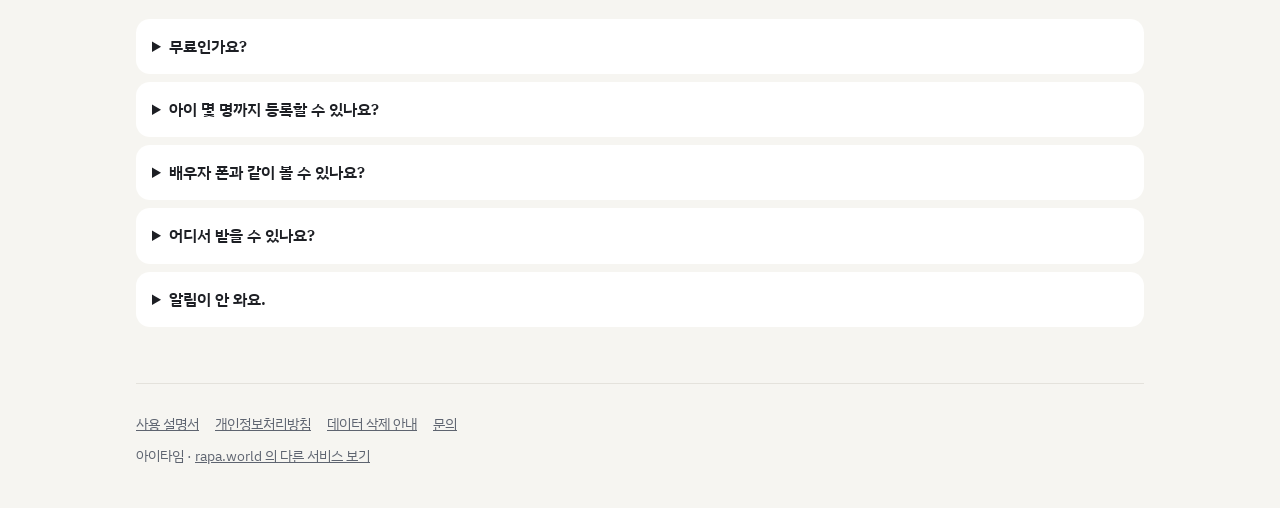
==== commit 1d68ecdd: "아이타임 1.2 — 오늘 일정·학교 시간표, 설명서 1.2(목차·학교·도움말·FAQ 앵커)" ====
--- a/index.html
+++ b/index.html
@@ -6,6 +6,7 @@
 <title>아이타임 - 학원 시간표·스케줄 관리</title>
 <meta name="description" content="아이 학원 스케줄과 학원 시간표, 휴강·보강, 학원비 결제일을 한 폰에서 관리하는 앱. 주간 시간표 PDF 인쇄, 한 달 학원비 합계. 회원가입 없이, 데이터는 내 폰에만.">
 <link rel="canonical" href="https://itime.rapa.world/">
+<meta name="naver-site-verification" content="1edefe4f5201617ffe32a76230c9047febd0429f" />
 <meta property="og:title" content="아이타임 - 학원 시간표·스케줄 관리">
 <meta property="og:description" content="여러 자녀의 학원 시간표·보강·학원비 결제일을 한 폰에서.">
 <meta property="og:image" content="https://itime.rapa.world/img/week.webp">
@@ -28,7 +29,7 @@
     <section class="hero">
       <div>
         <h1>우리 아이 학원 시간표,<br>한 폰에서 끝.</h1>
-        <p class="lead">아이가 둘, 셋이어도 괜찮아요. 학원 시간표와 보강, 학원비 결제일까지
+        <p class="lead">아이가 둘, 셋이어도 괜찮아요. 오늘 일정, 학교·학원 시간표와 보강, 학원비 결제일까지
           아이타임 하나로 정리하세요.</p>
         <ul class="pill-row">
           <li>회원가입 없음</li><li>데이터는 내 폰에만</li><li>안드로이드 · iOS</li>
@@ -40,6 +41,34 @@
         </div>
       </div>
       <div class="phone"><img src="img/week.webp" width="390" height="844" alt="주간 시간표 화면: 요일별로 학원 블록이 색으로 표시되고, 보강으로 빠진 수업은 흐리게 보인다"></div>
+    </section>
+
+    <section class="feature">
+      <div class="text">
+        <div class="kicker">오늘 일정</div>
+        <h2>앱을 열면<br>오늘 할 일부터</h2>
+        <p>오늘 학교가 몇 시에 끝나는지, 어느 학원에 가는지, 학원비 내는 날인지를 시간 순서로 한 화면에 보여줘요.</p>
+        <ul>
+          <li>학원비 결제일은 맨 위에, 바로 "결제 완료"</li>
+          <li>휴강한 수업은 흐리게 취소선으로</li>
+          <li>‹ › 로 어제·내일도 바로</li>
+        </ul>
+      </div>
+      <div class="phone sm"><img src="img/today.webp" width="390" height="844" alt="오늘 일정 화면: 학원비 결제일, 학교 08:40–13:50, 빠진 수업, 태권도 수업이 시간순으로" loading="lazy"></div>
+    </section>
+
+    <section class="feature">
+      <div class="text">
+        <div class="kicker">학교 시간표</div>
+        <h2>학교 끝나는 시간과<br>학원 시간을 한눈에</h2>
+        <p>아이의 학교와 반을 고르면 나이스(교육정보 개방 포털) 시간표를 받아 주간 화면에 학교 시간을 함께 보여줘요. 누르면 그날 교시별 과목이 나와요.</p>
+        <ul>
+          <li>공휴일·재량휴업일·방학엔 학교 블록이 없어요</li>
+          <li>학교는 선택 — 안 골라도 학원 시간표는 그대로</li>
+          <li>나이스에는 학교 코드·학년·반만 보내요(아이 이름은 안 보내요)</li>
+        </ul>
+      </div>
+      <div class="phone sm"><img src="img/school.webp" width="390" height="844" alt="학교 블록을 누른 화면: 서울대치초등학교 3학년 1반, 1교시 국어, 2교시 수학" loading="lazy"></div>
     </section>
 
     <section class="feature">
@@ -111,7 +140,7 @@
 
     <section>
       <h2 style="font-size:1.45rem">자주 묻는 질문</h2>
-      <details><summary>무료인가요?</summary><p>네, 무료예요. 탭 화면 아래에 작은 배너 광고가 하나 있어요. 입력하는 화면에는 광고가 없고, 아이가 함께 볼 수 있어서 보호자 지도(PG) 등급 이하 광고만 나와요.</p></details>
+      <details><summary>무료인가요?</summary><p>네, 무료예요. 탭 화면 아래에 작은 배너 광고가 하나 있고, 안드로이드에서는 앱을 닫을 때 묻는 창에도 광고가 하나 있어요. 입력하는 화면에는 광고가 없어요. 아이가 함께 볼 수 있어서 보호자 지도(PG) 등급 이하 광고만 나와요.</p></details>
       <details><summary>아이 몇 명까지 등록할 수 있나요?</summary><p>제한이 없어요. 아이마다 다니는 학원과 시간, 학원비를 따로 관리해요.</p></details>
       <details><summary>배우자 폰과 같이 볼 수 있나요?</summary><p>실시간 공유는 없어요(서버가 없어서요). 백업 파일을 보내 다른 폰에서 가져오면 같은 시간표를 볼 수 있어요.</p></details>
       <details><summary>어디서 받을 수 있나요?</summary><p>안드로이드는 <a href="https://play.google.com/store/apps/details?id=world.rapa.itime">Google Play</a>에서 받을 수 있어요. 아이폰은 <a href="https://apps.apple.com/kr/app/id6820351484">App Store</a>에서 받을 수 있어요.</p></details>
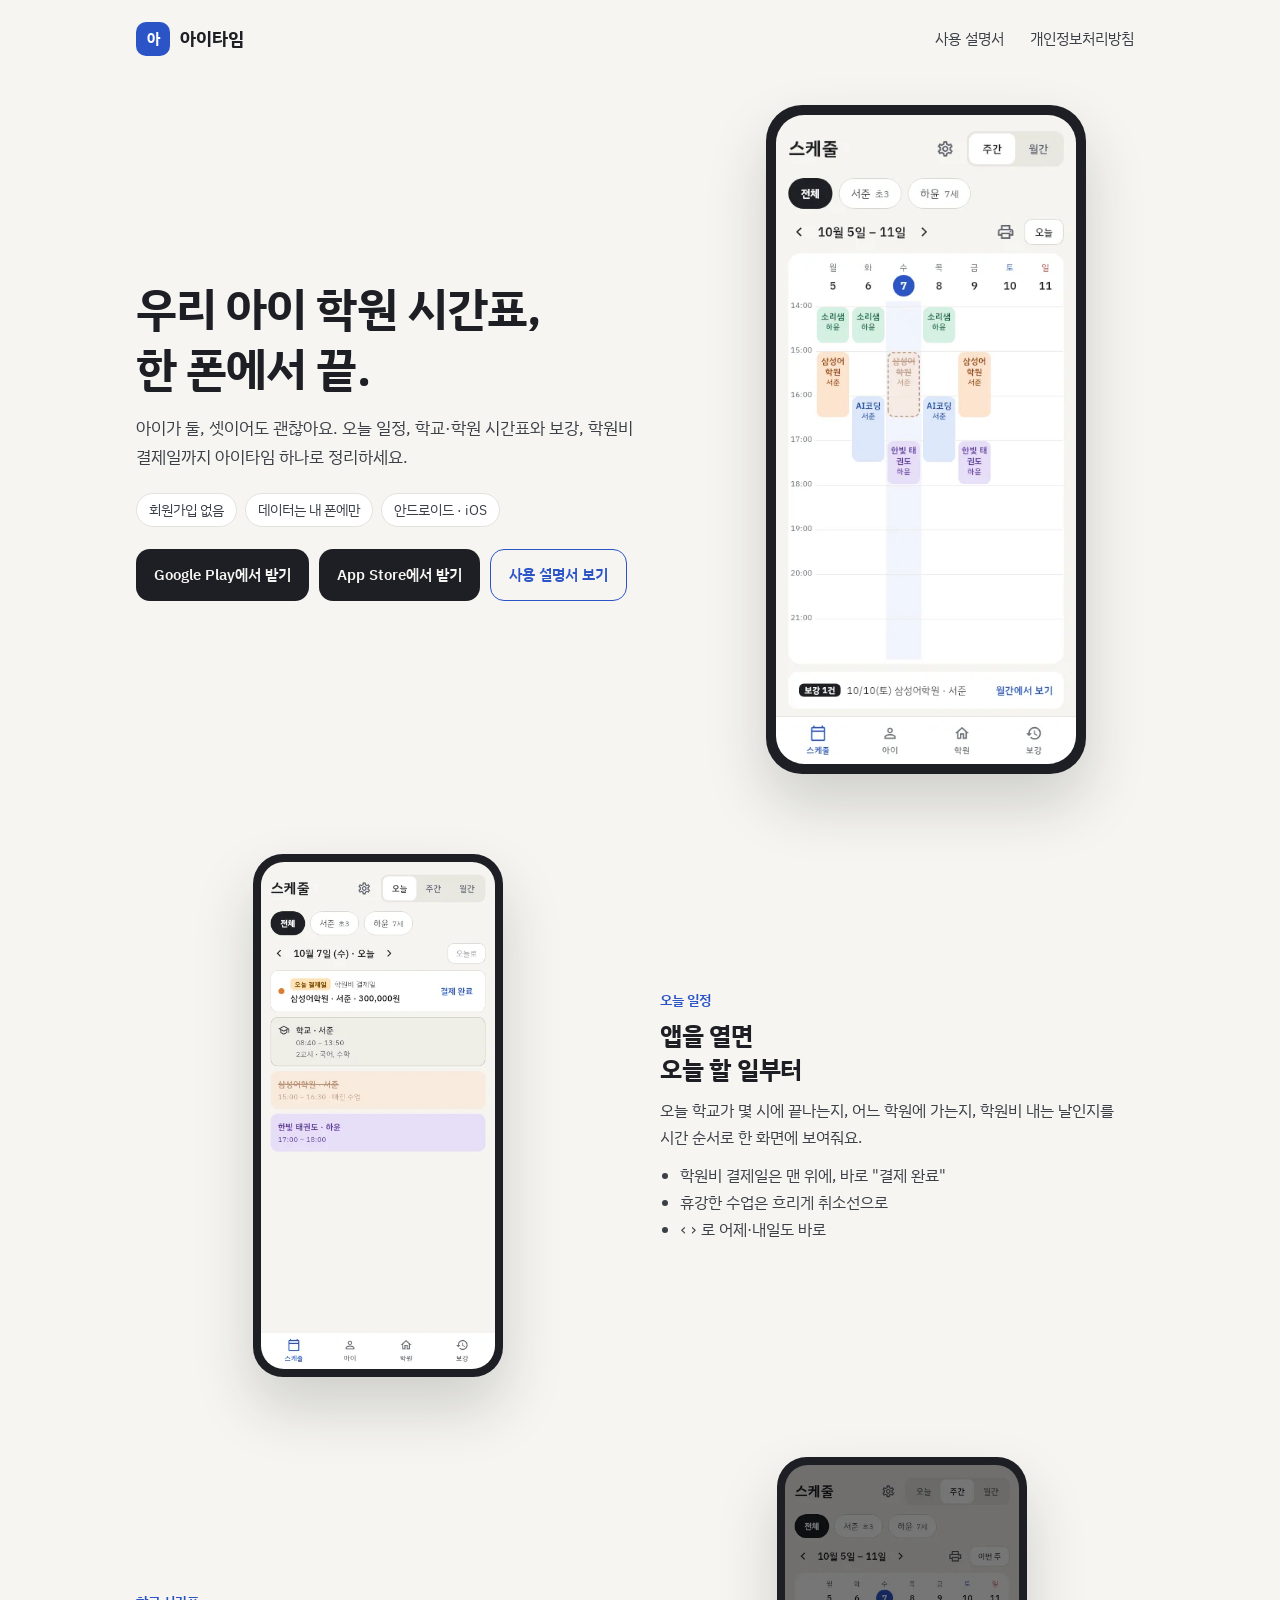
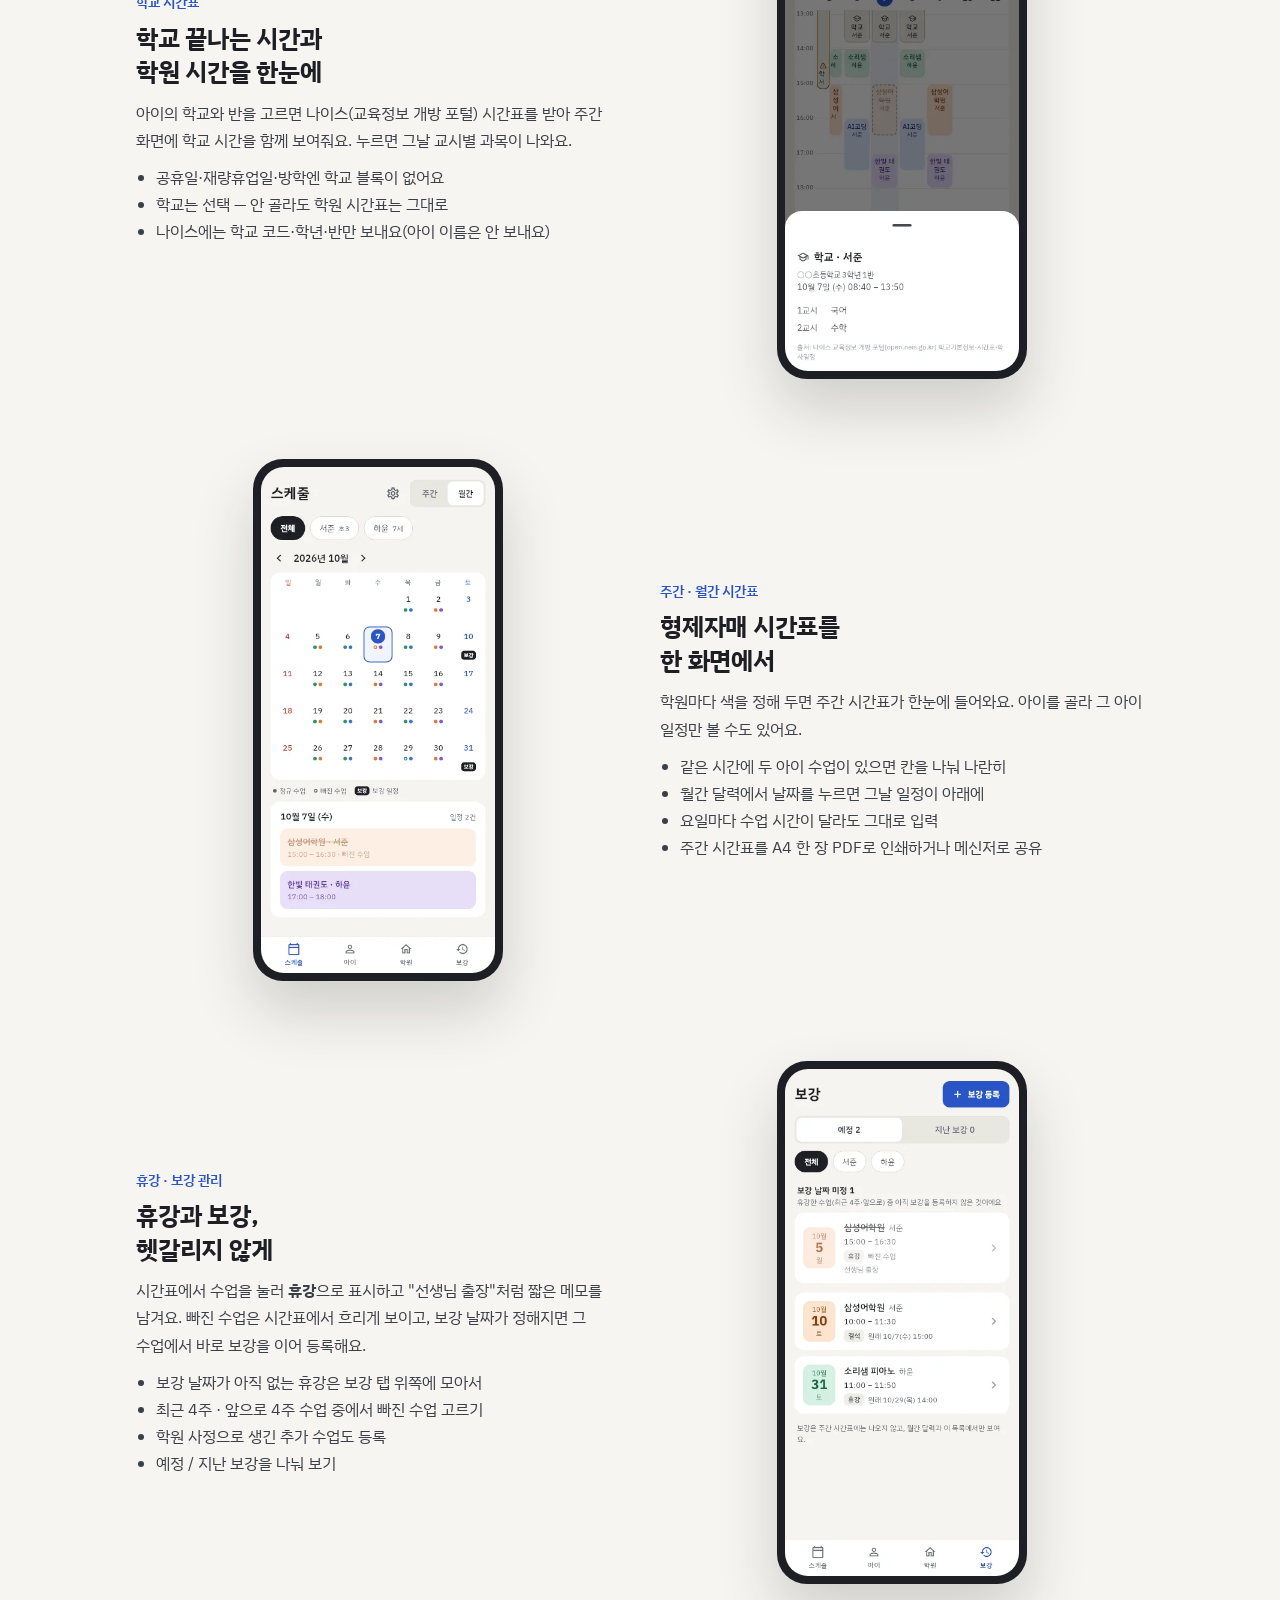
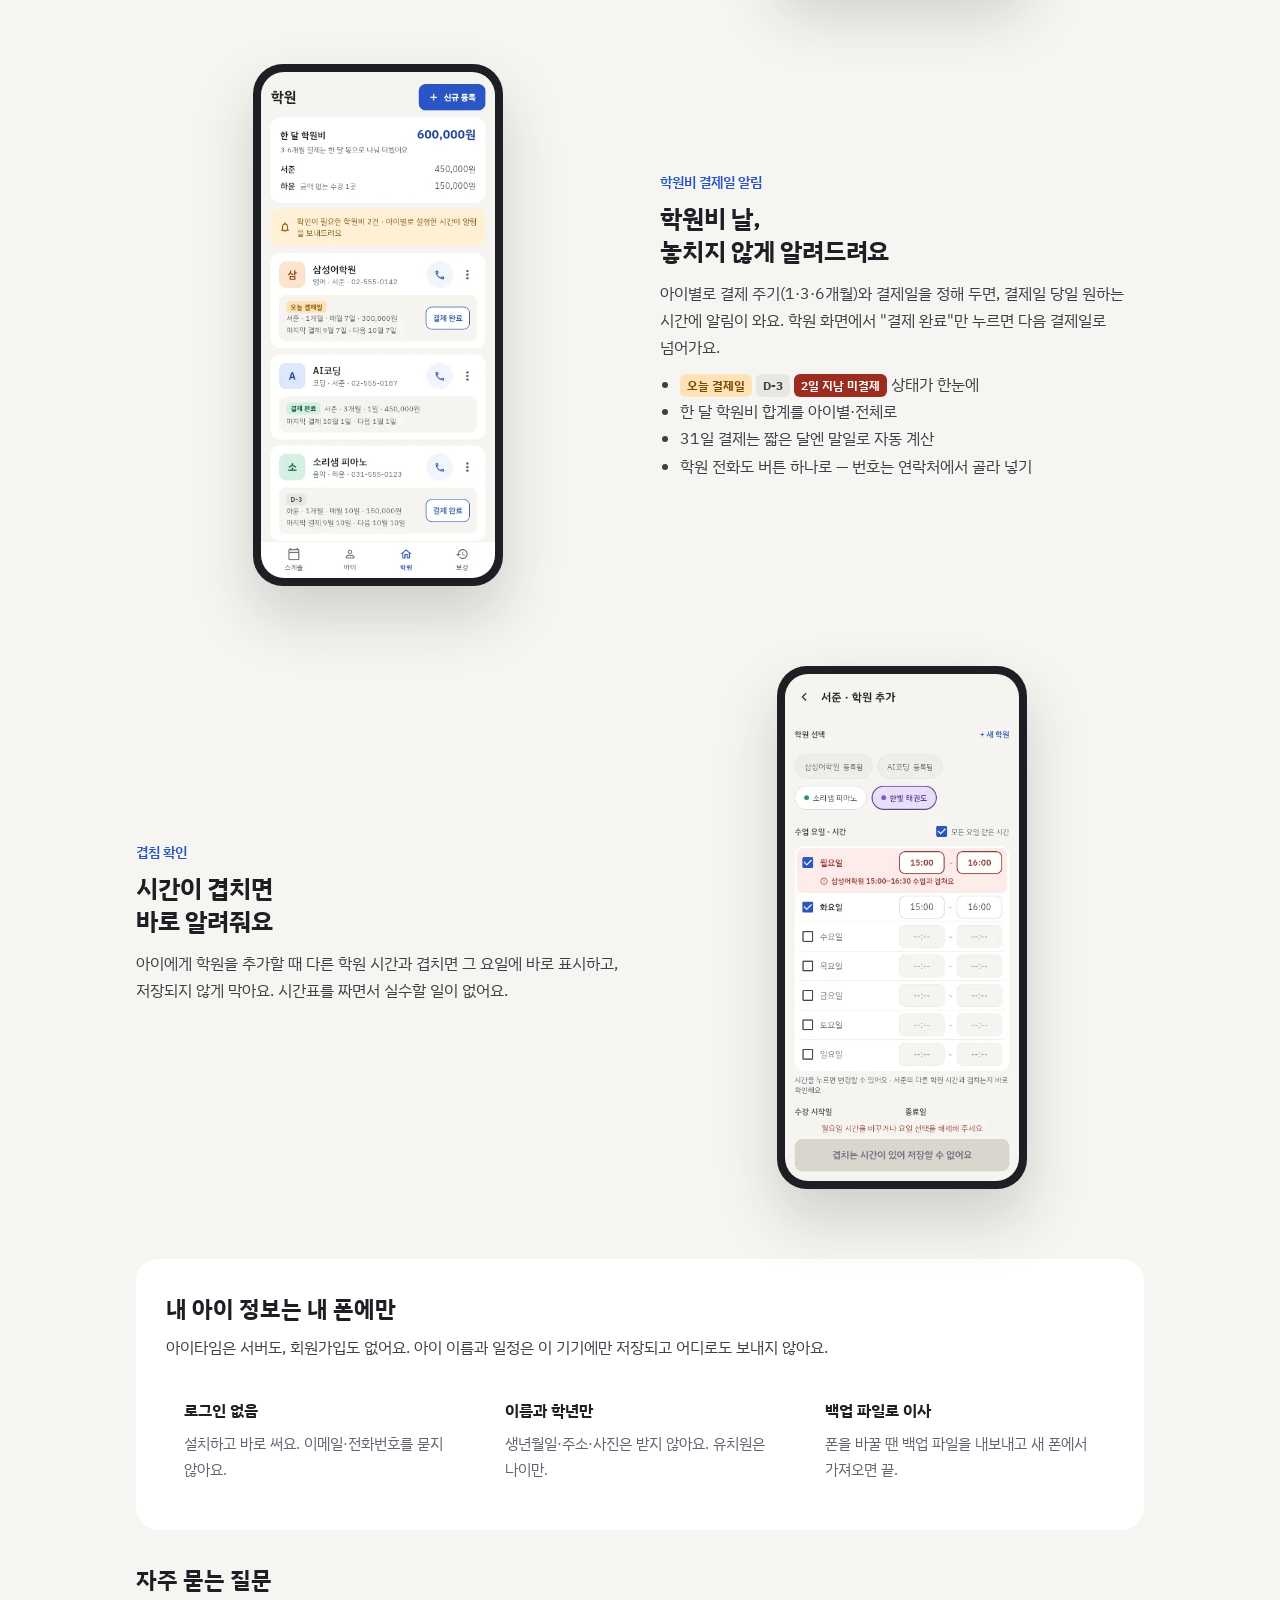
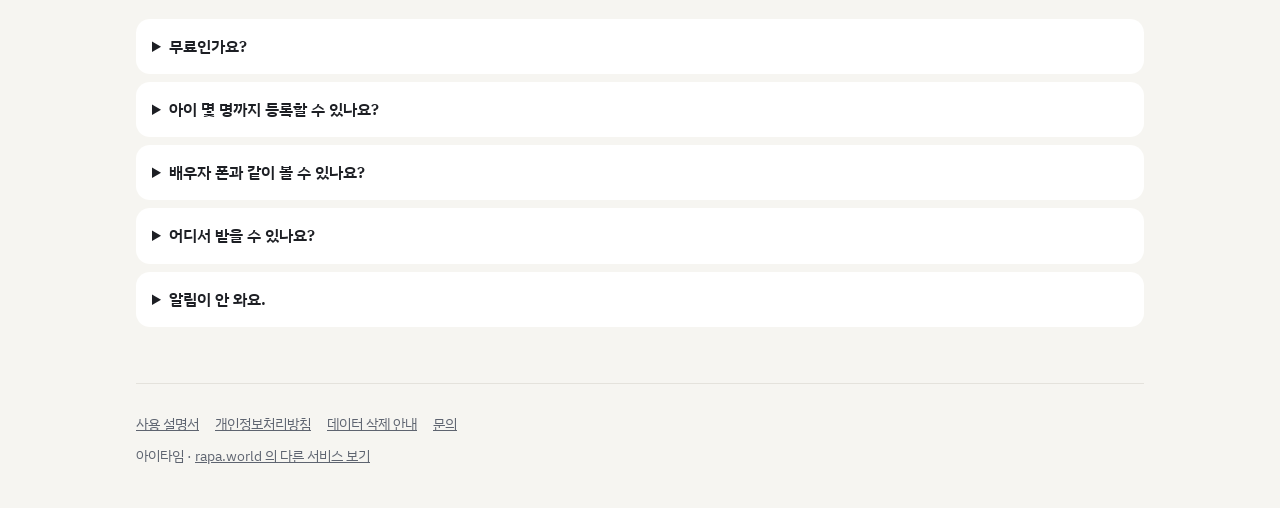
==== commit fa23cdaa: "소개 학교 화면 실제 학교명 가림" ====
--- a/index.html
+++ b/index.html
@@ -68,7 +68,7 @@
           <li>나이스에는 학교 코드·학년·반만 보내요(아이 이름은 안 보내요)</li>
         </ul>
       </div>
-      <div class="phone sm"><img src="img/school.webp" width="390" height="844" alt="학교 블록을 누른 화면: 서울대치초등학교 3학년 1반, 1교시 국어, 2교시 수학" loading="lazy"></div>
+      <div class="phone sm"><img src="img/school.webp" width="390" height="844" alt="학교 블록을 누른 화면: 학교 3학년 1반의 그날 교시별 과목(1교시 국어, 2교시 수학)" loading="lazy"></div>
     </section>
 
     <section class="feature">
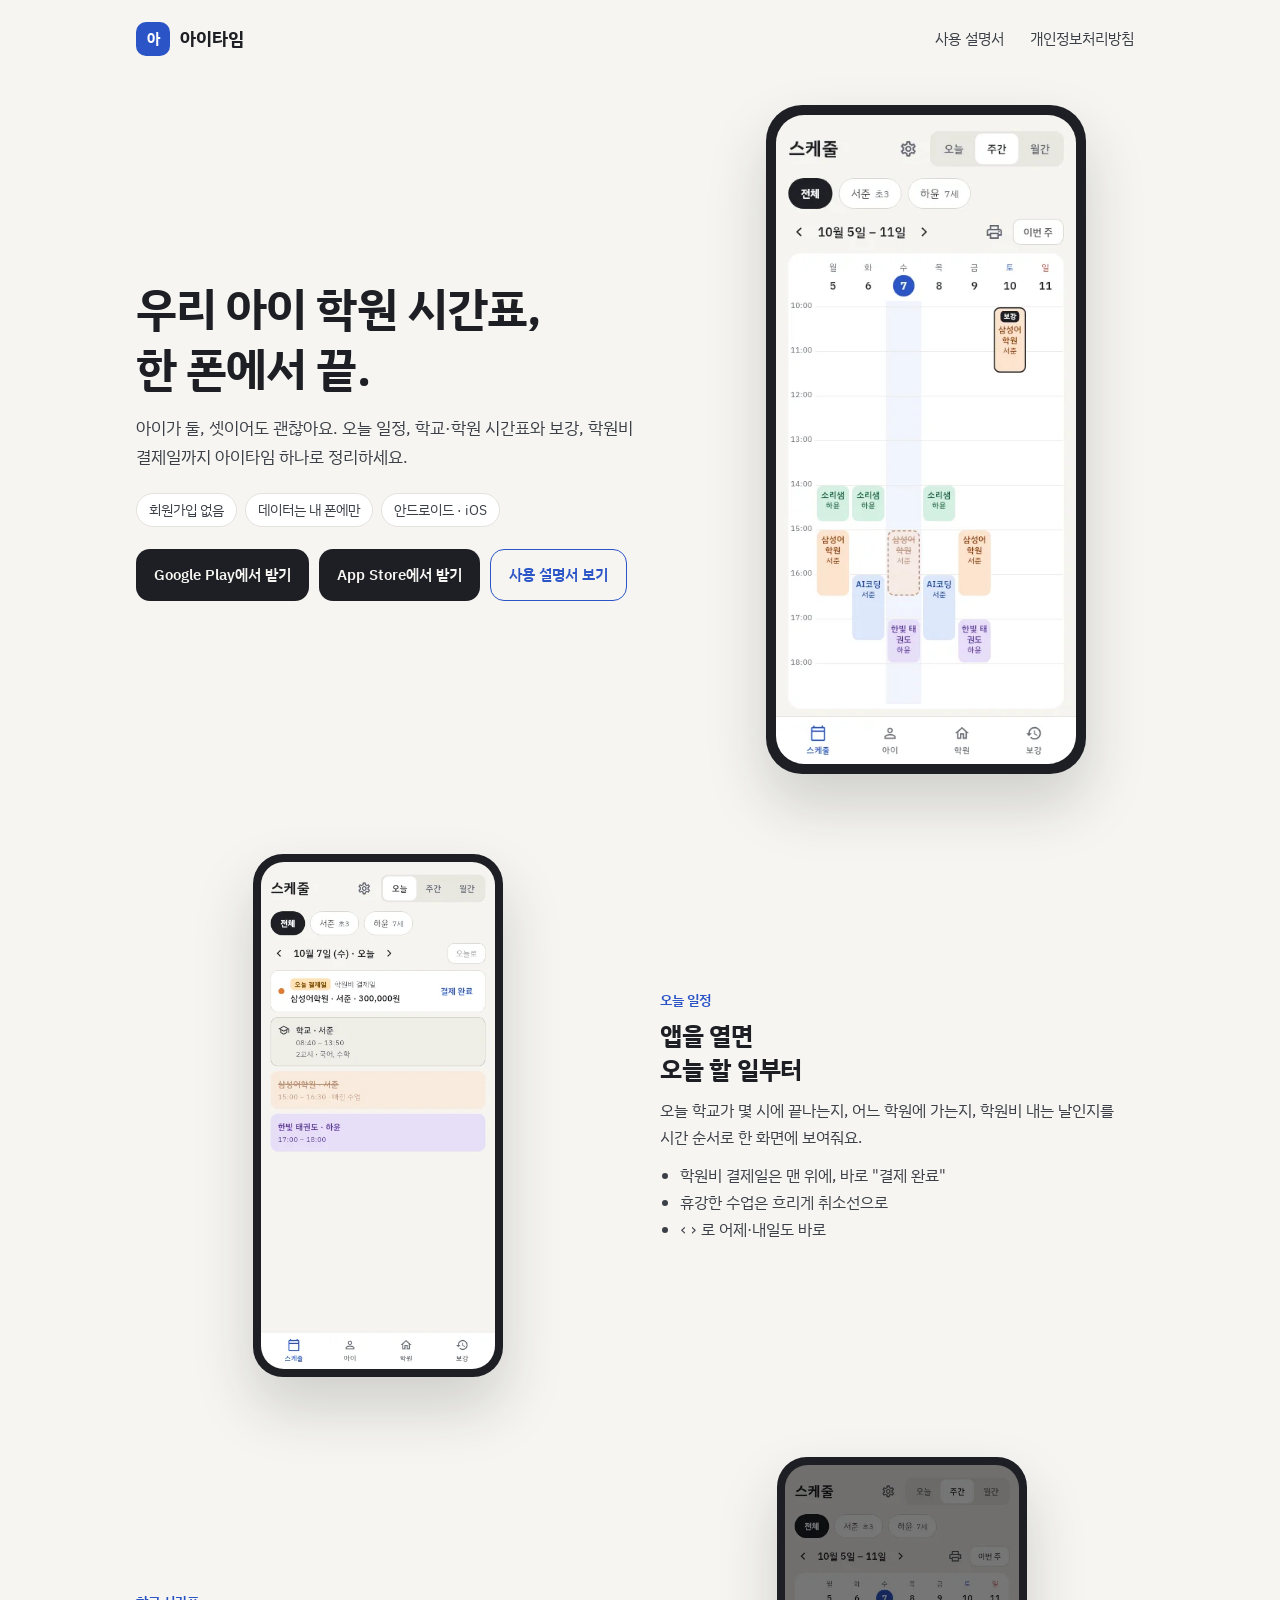
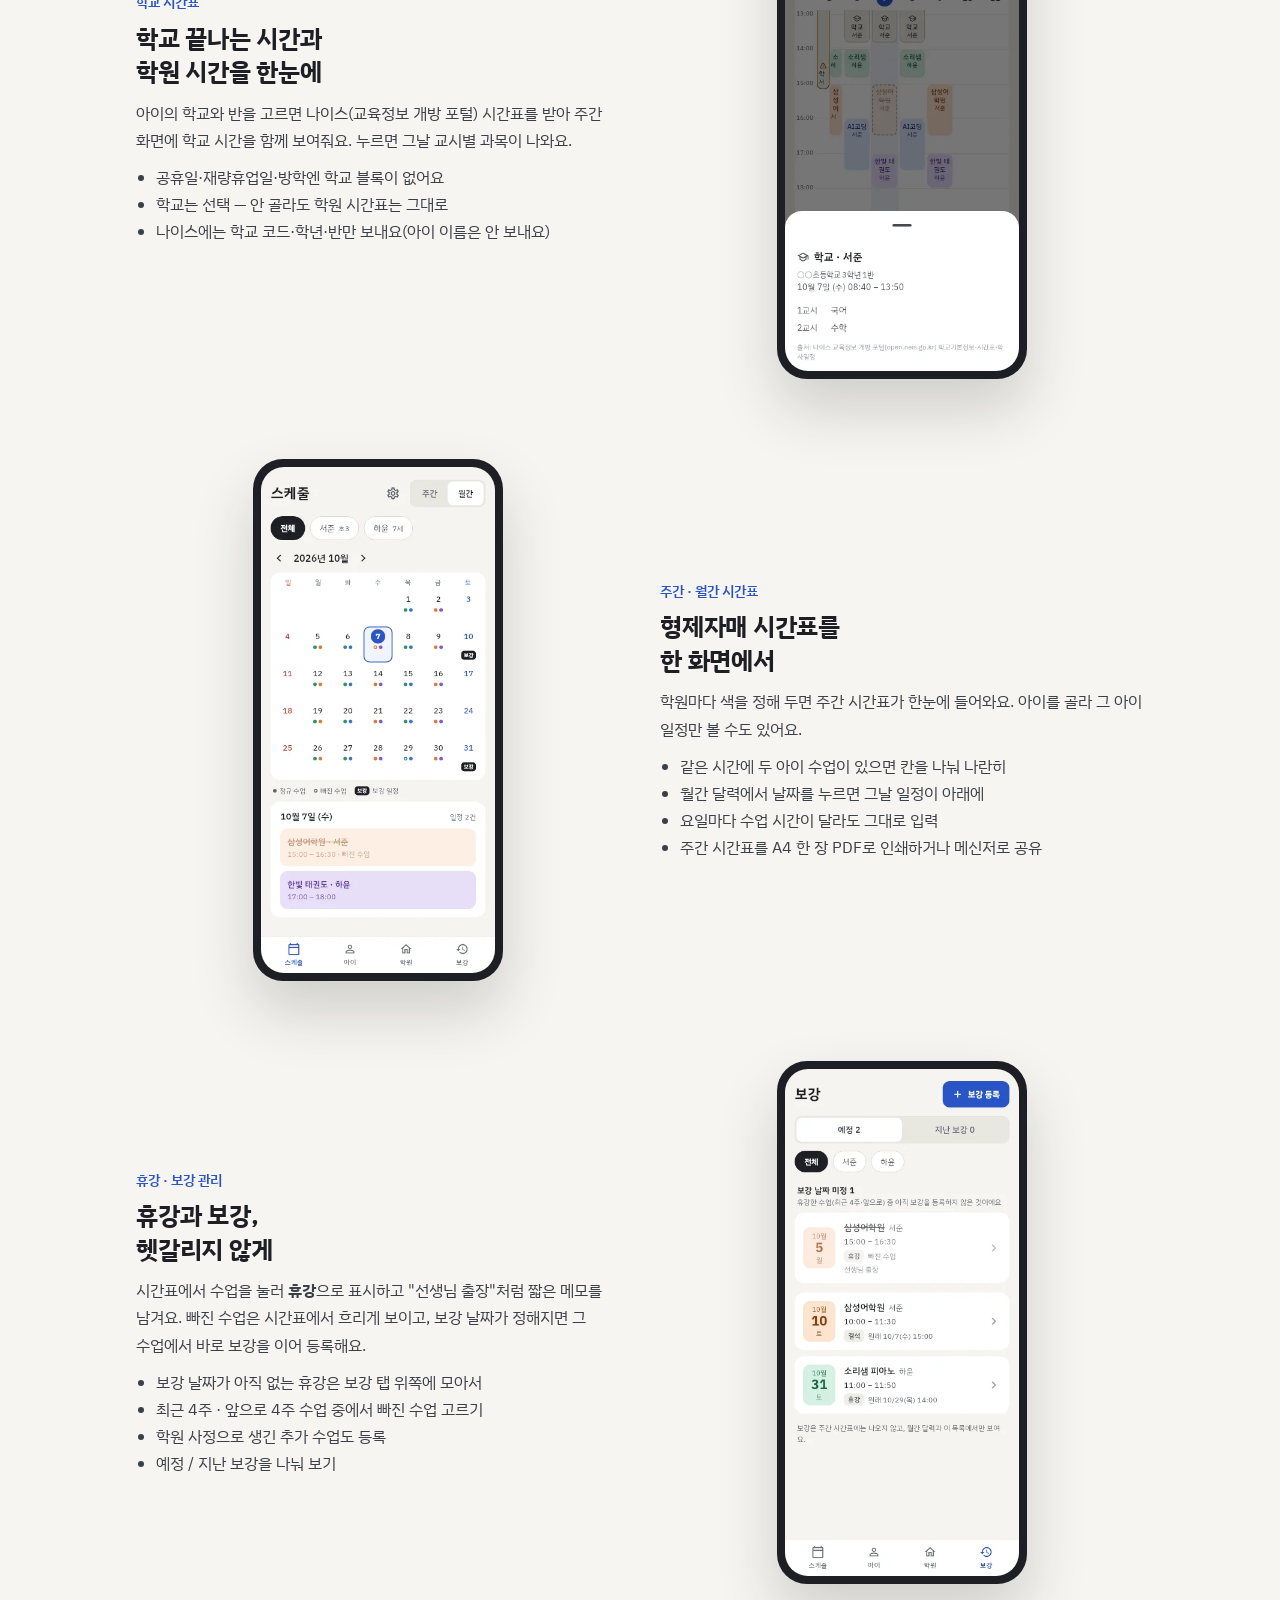
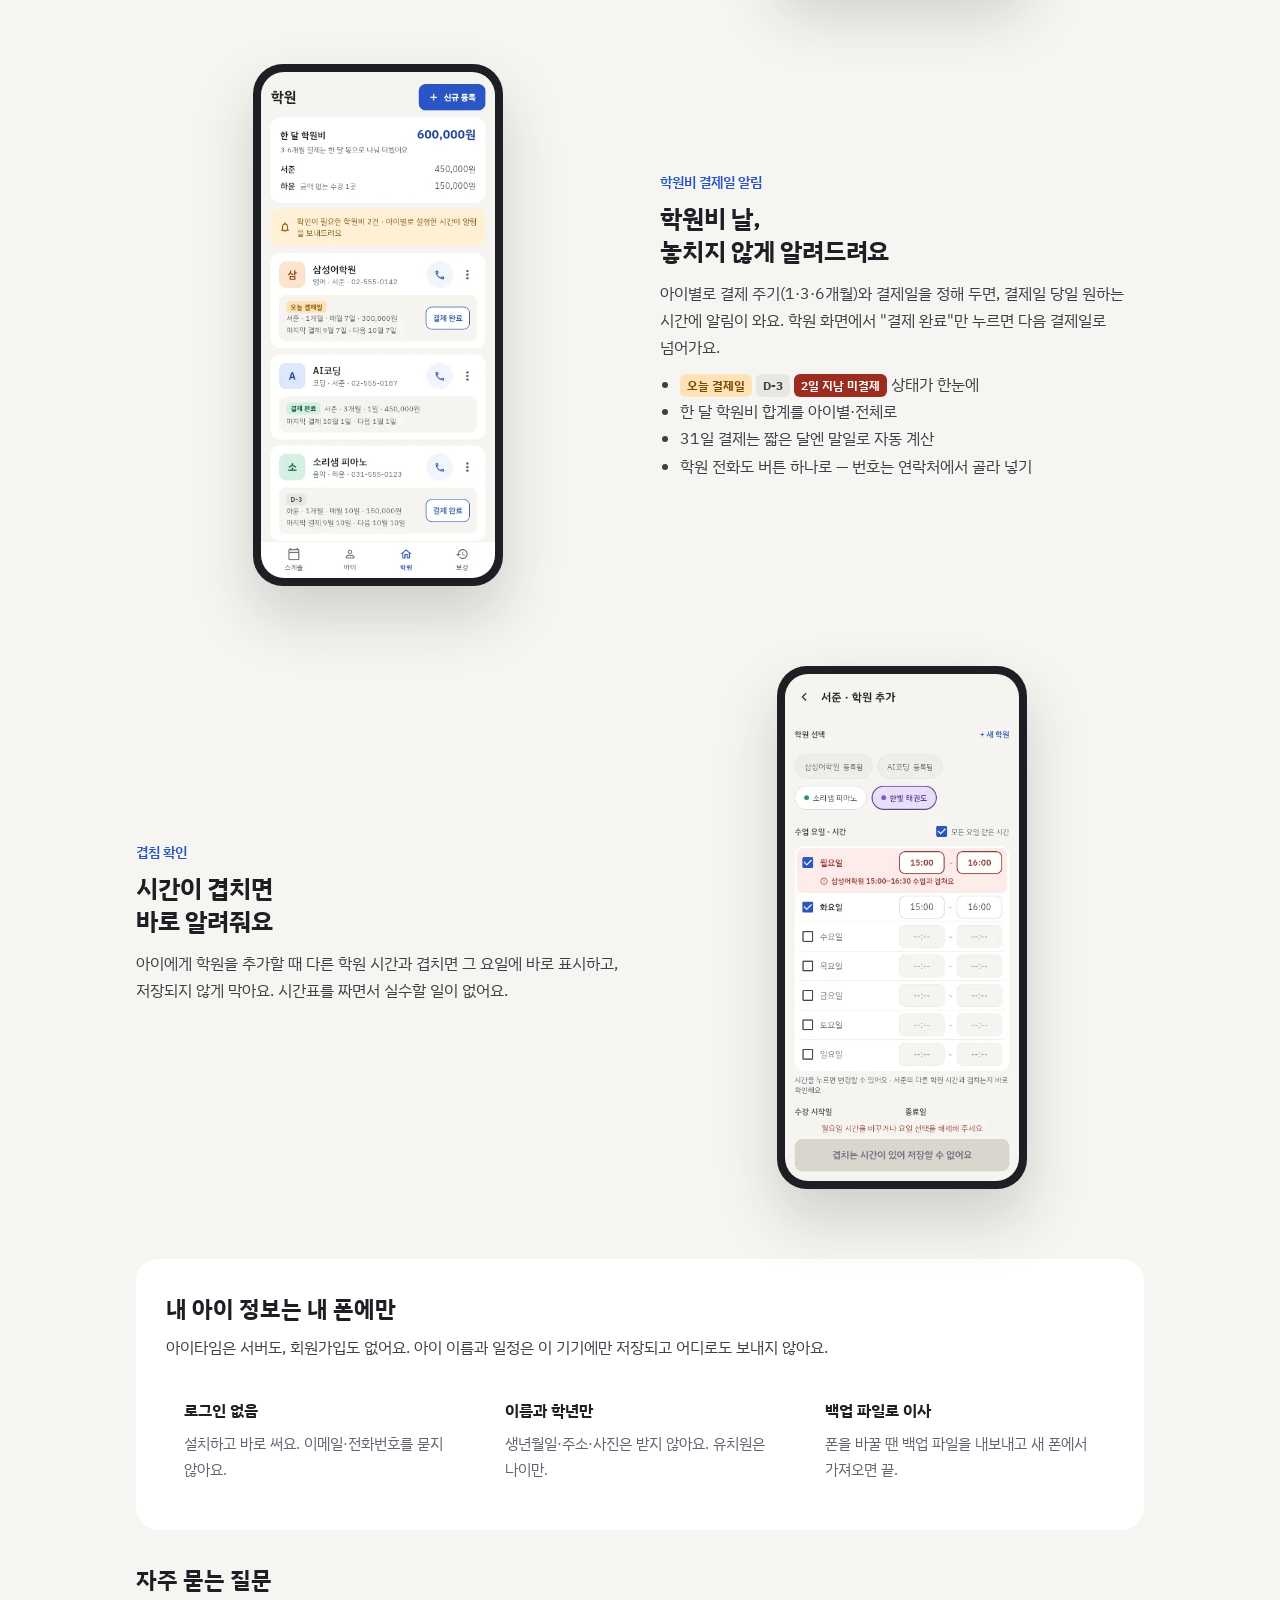
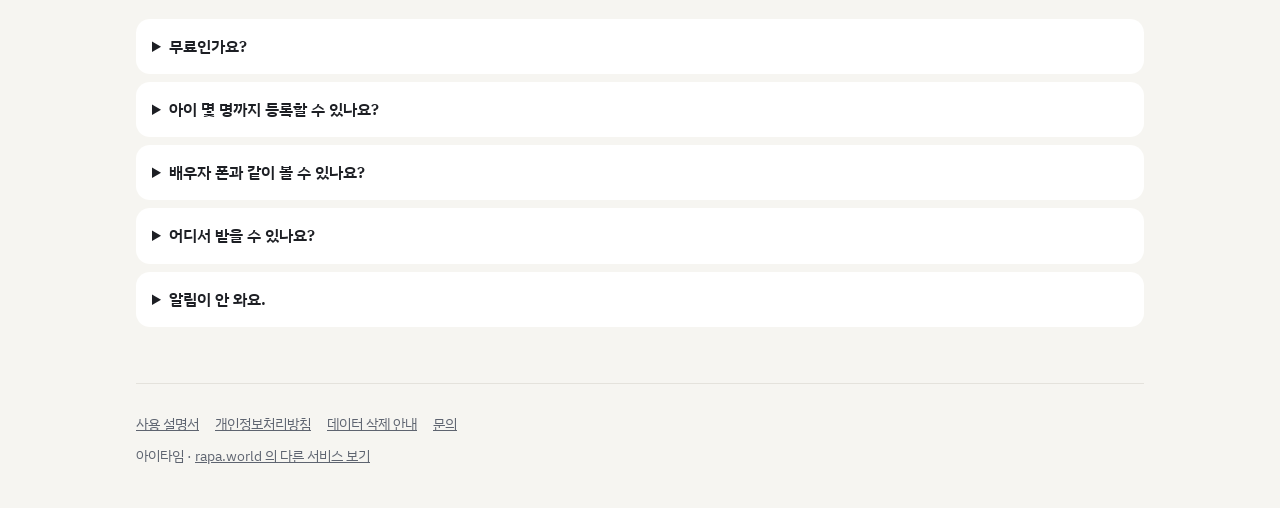
==== commit 2e0cdc42: "1.3.2 반영: 시군구 검색 문구·광고 등급 문장 정리 (#54 #55)" ====
--- a/index.html
+++ b/index.html
@@ -140,7 +140,7 @@
 
     <section>
       <h2 style="font-size:1.45rem">자주 묻는 질문</h2>
-      <details><summary>무료인가요?</summary><p>네, 무료예요. 탭 화면 아래에 작은 배너 광고가 하나 있고, 안드로이드에서는 앱을 닫을 때 묻는 창에도 광고가 하나 있어요. 입력하는 화면에는 광고가 없어요. 아이가 함께 볼 수 있어서 보호자 지도(PG) 등급 이하 광고만 나와요.</p></details>
+      <details><summary>무료인가요?</summary><p>네, 무료예요. 탭 화면 아래에 작은 배너 광고가 하나 있고, 안드로이드에서는 앱을 닫을 때 묻는 창에도 광고가 하나 있어요. 입력하는 화면에는 광고가 없어요.</p></details>
       <details><summary>아이 몇 명까지 등록할 수 있나요?</summary><p>제한이 없어요. 아이마다 다니는 학원과 시간, 학원비를 따로 관리해요.</p></details>
       <details><summary>배우자 폰과 같이 볼 수 있나요?</summary><p>실시간 공유는 없어요(서버가 없어서요). 백업 파일을 보내 다른 폰에서 가져오면 같은 시간표를 볼 수 있어요.</p></details>
       <details><summary>어디서 받을 수 있나요?</summary><p>안드로이드는 <a href="https://play.google.com/store/apps/details?id=world.rapa.itime">Google Play</a>에서 받을 수 있어요. 아이폰은 <a href="https://apps.apple.com/kr/app/id6820351484">App Store</a>에서 받을 수 있어요.</p></details>
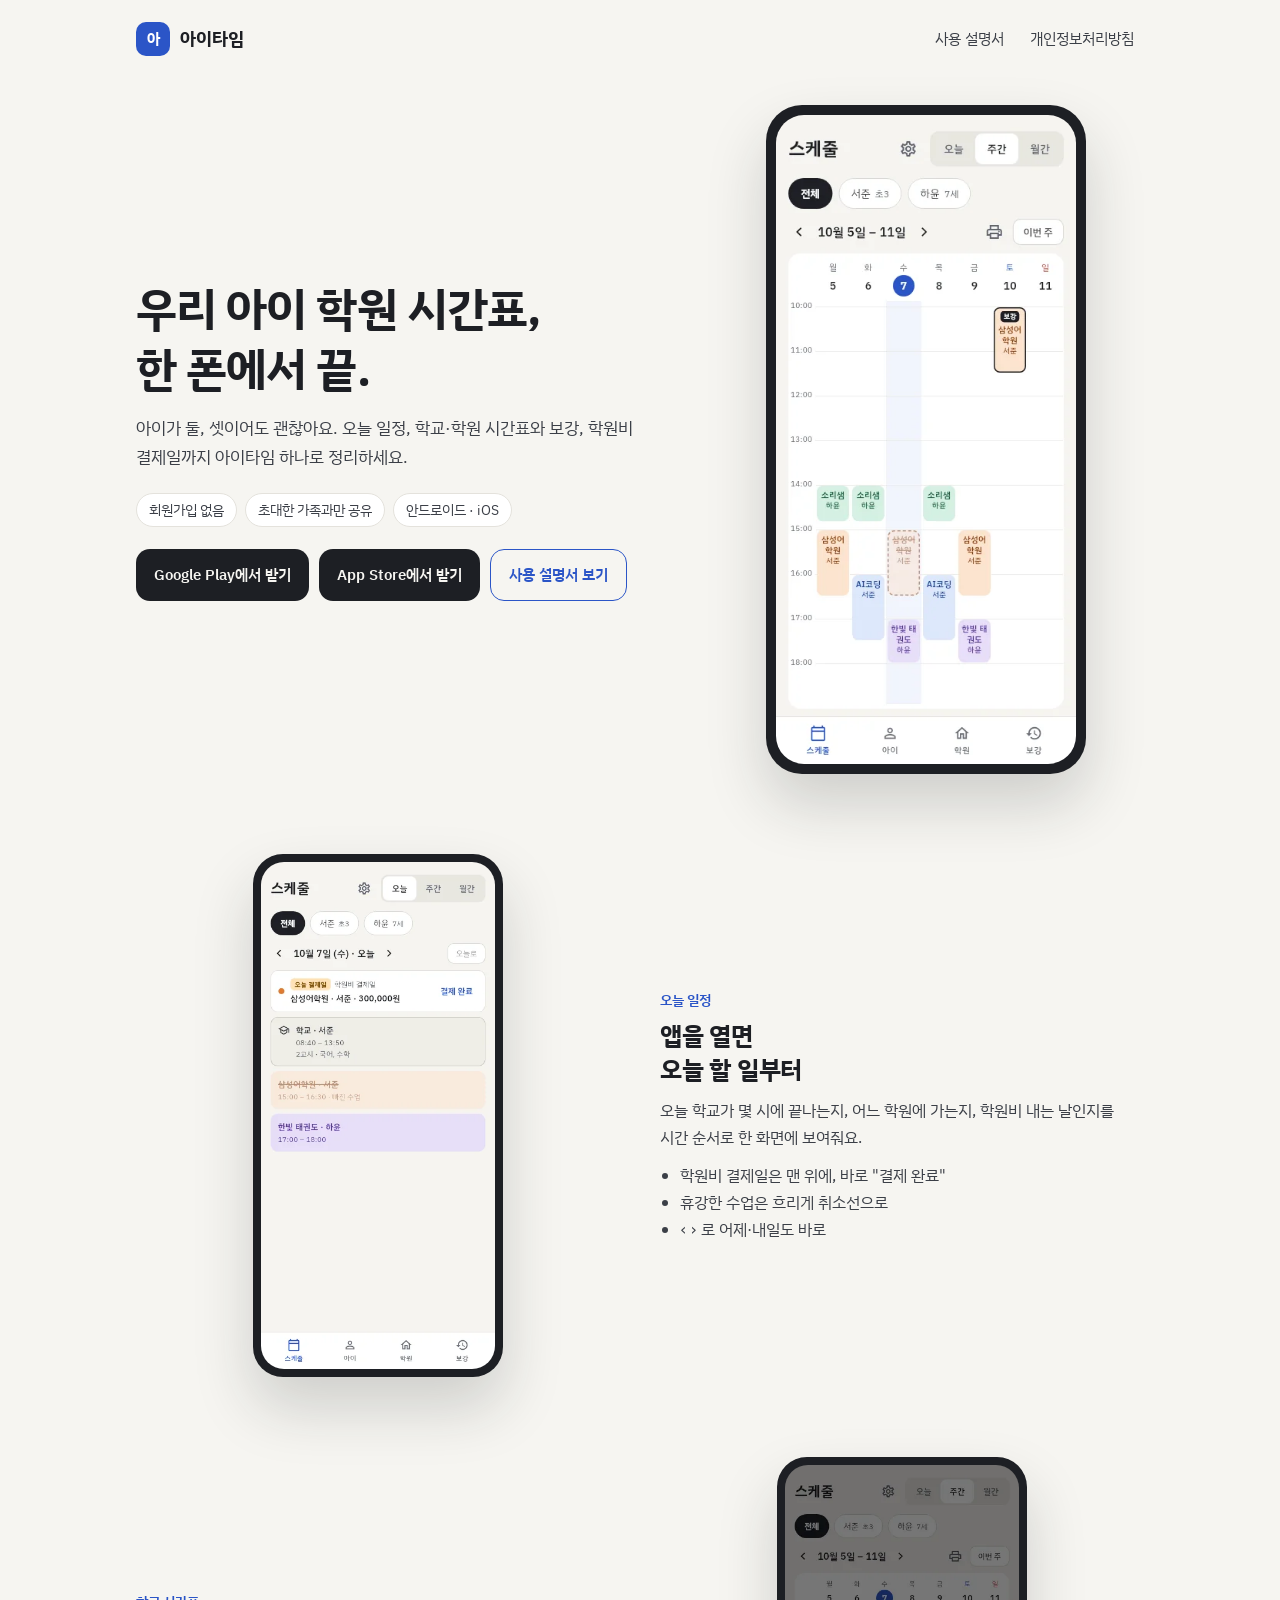
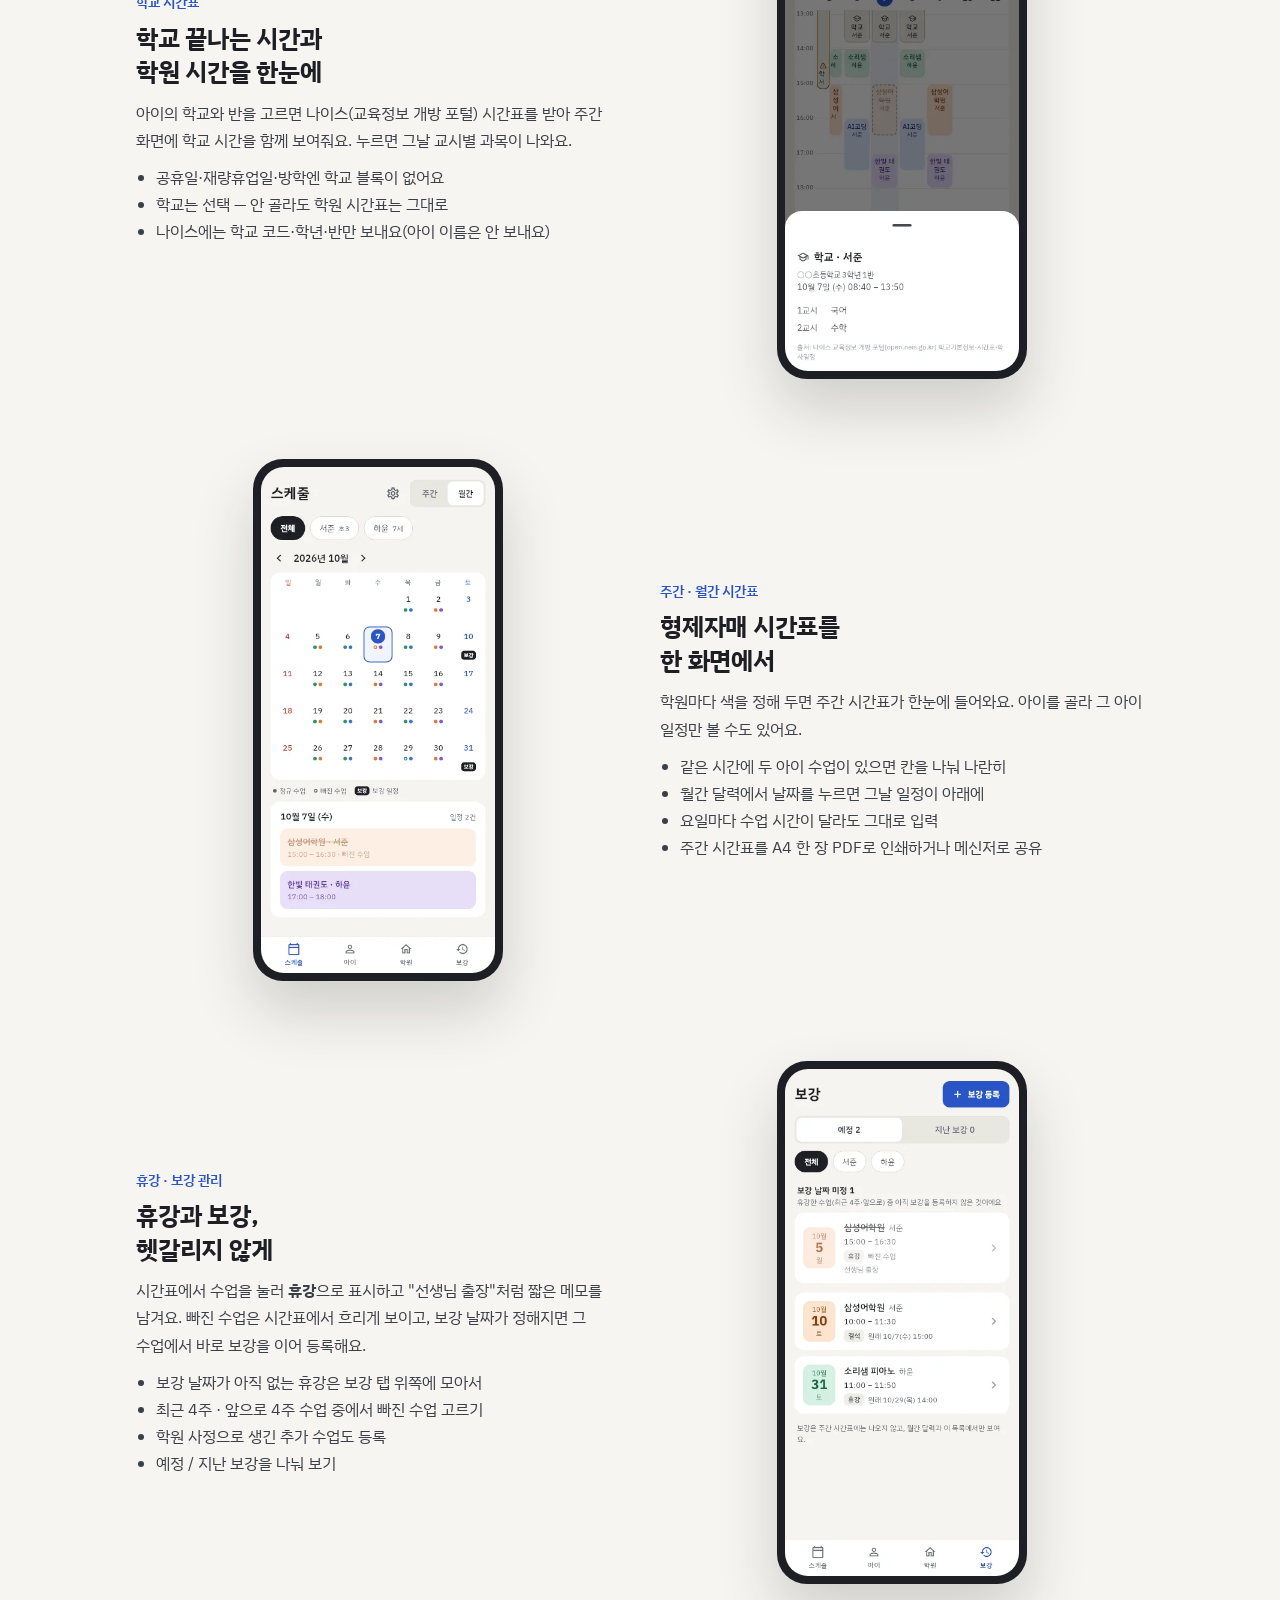
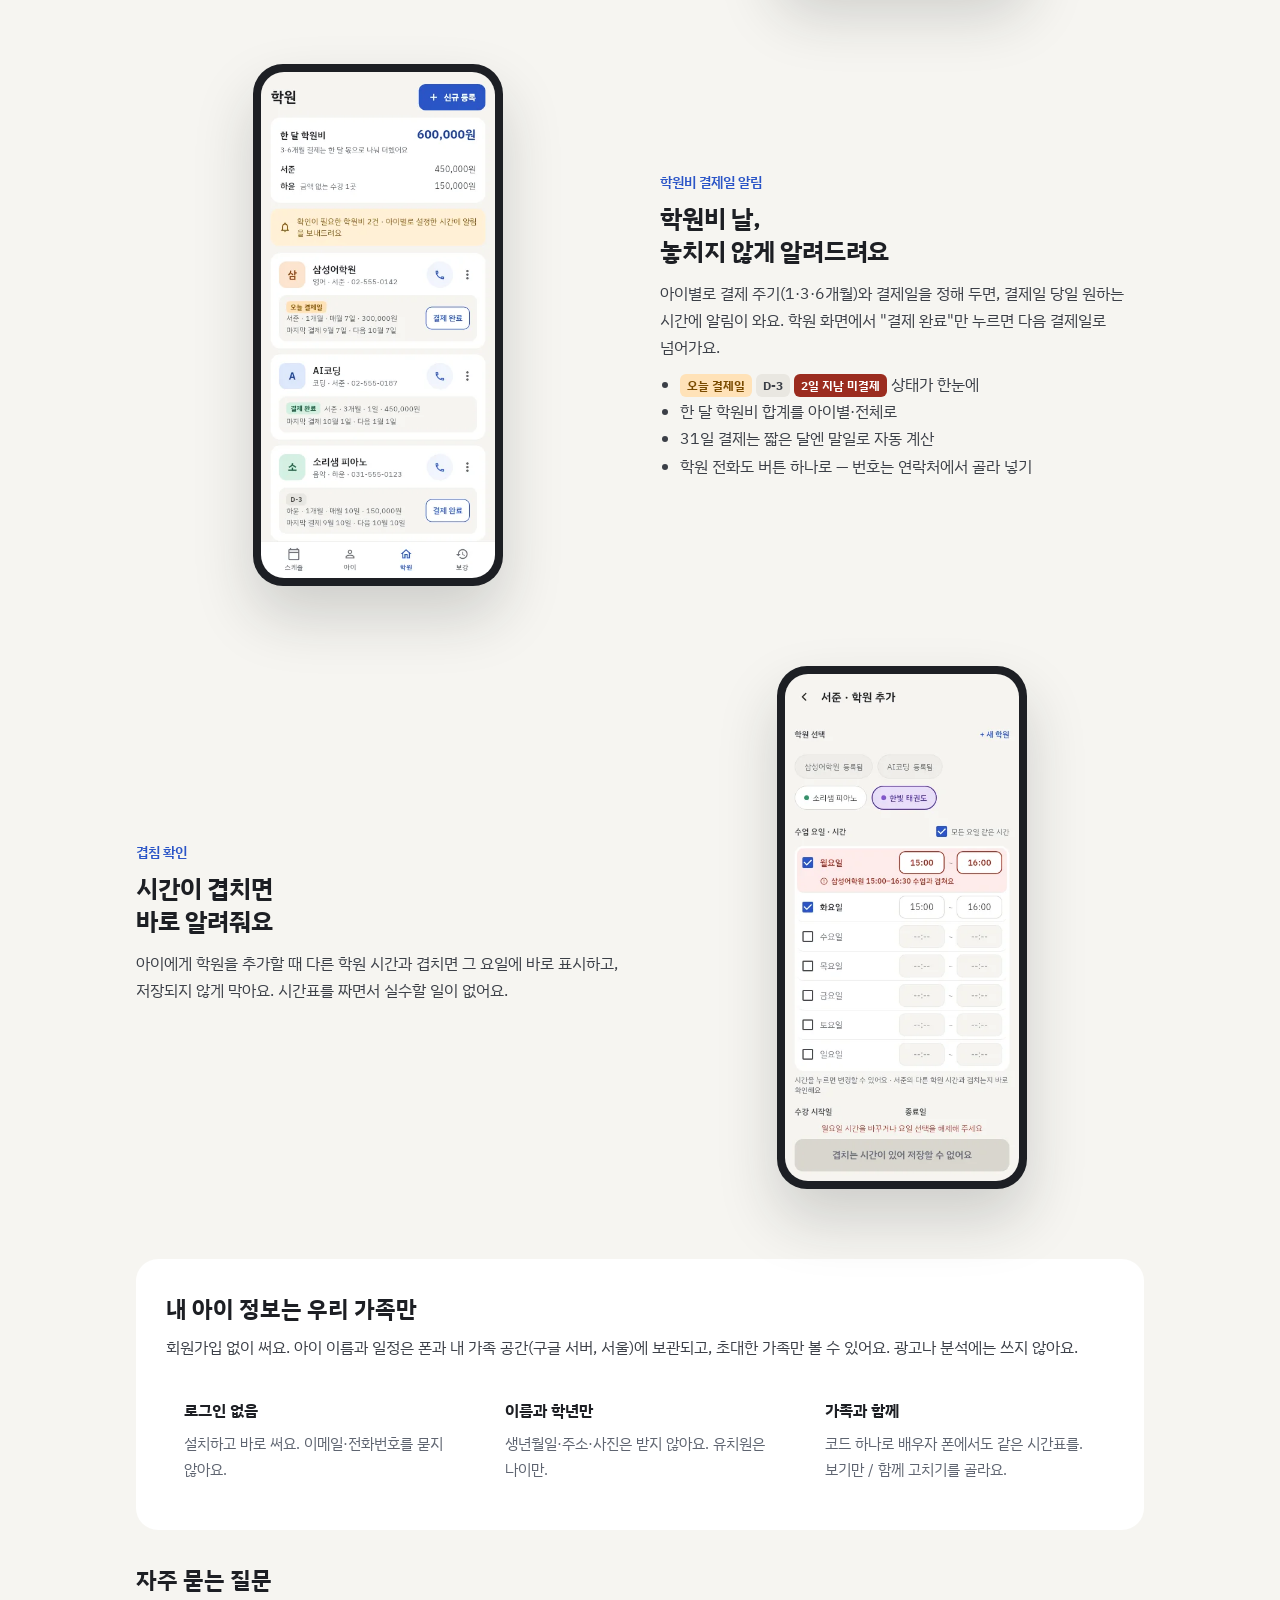
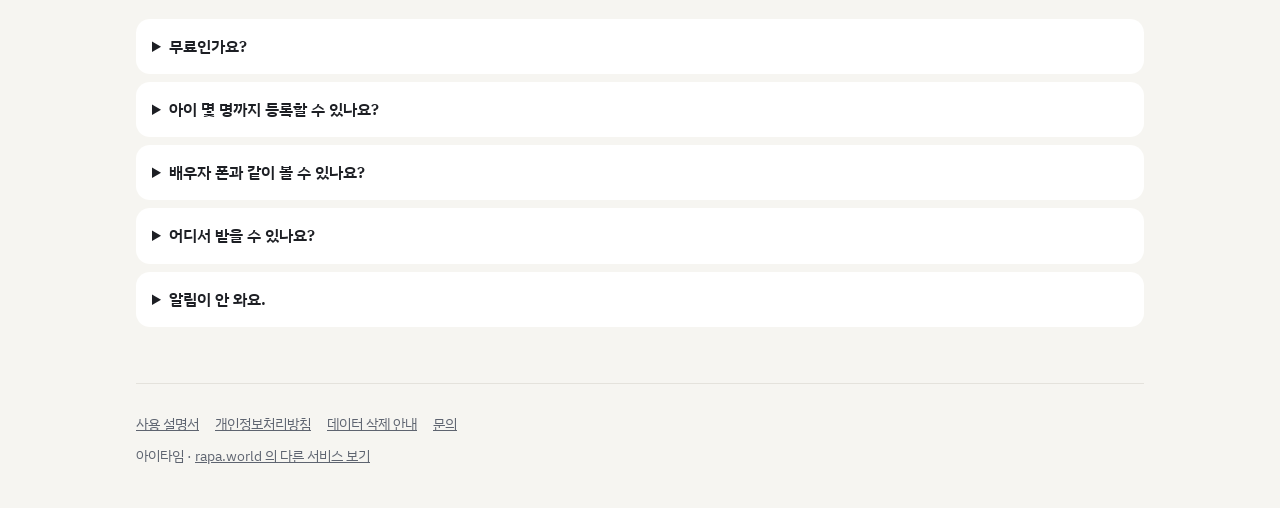
==== commit 03575735: "가족 공유 반영: 방침 국외 이전·삭제 안내·설명서 (#56 #57 #69)" ====
--- a/index.html
+++ b/index.html
@@ -4,7 +4,7 @@
 <meta charset="utf-8">
 <meta name="viewport" content="width=device-width, initial-scale=1">
 <title>아이타임 - 학원 시간표·스케줄 관리</title>
-<meta name="description" content="아이 학원 스케줄과 학원 시간표, 휴강·보강, 학원비 결제일을 한 폰에서 관리하는 앱. 주간 시간표 PDF 인쇄, 한 달 학원비 합계. 회원가입 없이, 데이터는 내 폰에만.">
+<meta name="description" content="아이 학원 스케줄과 학원 시간표, 휴강·보강, 학원비 결제일을 한 폰에서 관리하는 앱. 주간 시간표 PDF 인쇄, 한 달 학원비 합계. 회원가입 없이, 초대한 가족과만 공유.">
 <link rel="canonical" href="https://itime.rapa.world/">
 <meta name="naver-site-verification" content="1edefe4f5201617ffe32a76230c9047febd0429f" />
 <meta property="og:title" content="아이타임 - 학원 시간표·스케줄 관리">
@@ -32,7 +32,7 @@
         <p class="lead">아이가 둘, 셋이어도 괜찮아요. 오늘 일정, 학교·학원 시간표와 보강, 학원비 결제일까지
           아이타임 하나로 정리하세요.</p>
         <ul class="pill-row">
-          <li>회원가입 없음</li><li>데이터는 내 폰에만</li><li>안드로이드 · iOS</li>
+          <li>회원가입 없음</li><li>초대한 가족과만 공유</li><li>안드로이드 · iOS</li>
         </ul>
         <div class="badges">
           <a class="badge" href="https://play.google.com/store/apps/details?id=world.rapa.itime">Google Play에서 받기</a>
@@ -129,12 +129,12 @@
     </section>
 
     <div class="band">
-      <h2>내 아이 정보는 내 폰에만</h2>
-      <p style="color:var(--label);margin:0">아이타임은 서버도, 회원가입도 없어요. 아이 이름과 일정은 이 기기에만 저장되고 어디로도 보내지 않아요.</p>
+      <h2>내 아이 정보는 우리 가족만</h2>
+      <p style="color:var(--label);margin:0">회원가입 없이 써요. 아이 이름과 일정은 폰과 내 가족 공간(구글 서버, 서울)에 보관되고, 초대한 가족만 볼 수 있어요. 광고나 분석에는 쓰지 않아요.</p>
       <div class="cards">
         <div class="card"><h3>로그인 없음</h3><p>설치하고 바로 써요. 이메일·전화번호를 묻지 않아요.</p></div>
         <div class="card"><h3>이름과 학년만</h3><p>생년월일·주소·사진은 받지 않아요. 유치원은 나이만.</p></div>
-        <div class="card"><h3>백업 파일로 이사</h3><p>폰을 바꿀 땐 백업 파일을 내보내고 새 폰에서 가져오면 끝.</p></div>
+        <div class="card"><h3>가족과 함께</h3><p>코드 하나로 배우자 폰에서도 같은 시간표를. 보기만 / 함께 고치기를 골라요.</p></div>
       </div>
     </div>
 
@@ -142,7 +142,7 @@
       <h2 style="font-size:1.45rem">자주 묻는 질문</h2>
       <details><summary>무료인가요?</summary><p>네, 무료예요. 탭 화면 아래에 작은 배너 광고가 하나 있고, 안드로이드에서는 앱을 닫을 때 묻는 창에도 광고가 하나 있어요. 입력하는 화면에는 광고가 없어요.</p></details>
       <details><summary>아이 몇 명까지 등록할 수 있나요?</summary><p>제한이 없어요. 아이마다 다니는 학원과 시간, 학원비를 따로 관리해요.</p></details>
-      <details><summary>배우자 폰과 같이 볼 수 있나요?</summary><p>실시간 공유는 없어요(서버가 없어서요). 백업 파일을 보내 다른 폰에서 가져오면 같은 시간표를 볼 수 있어요.</p></details>
+      <details><summary>배우자 폰과 같이 볼 수 있나요?</summary><p>네. 설정 › 가족 공유에서 초대 코드를 보내면, 배우자 폰에서 같은 시간표를 보거나 함께 고칠 수 있어요.</p></details>
       <details><summary>어디서 받을 수 있나요?</summary><p>안드로이드는 <a href="https://play.google.com/store/apps/details?id=world.rapa.itime">Google Play</a>에서 받을 수 있어요. 아이폰은 <a href="https://apps.apple.com/kr/app/id6820351484">App Store</a>에서 받을 수 있어요.</p></details>
       <details><summary>알림이 안 와요.</summary><p>휴대폰 설정에서 아이타임 알림이 켜져 있는지 확인해 주세요. 자세한 방법은 <a href="manual/#faq">사용 설명서</a>에 있어요.</p></details>
     </section>
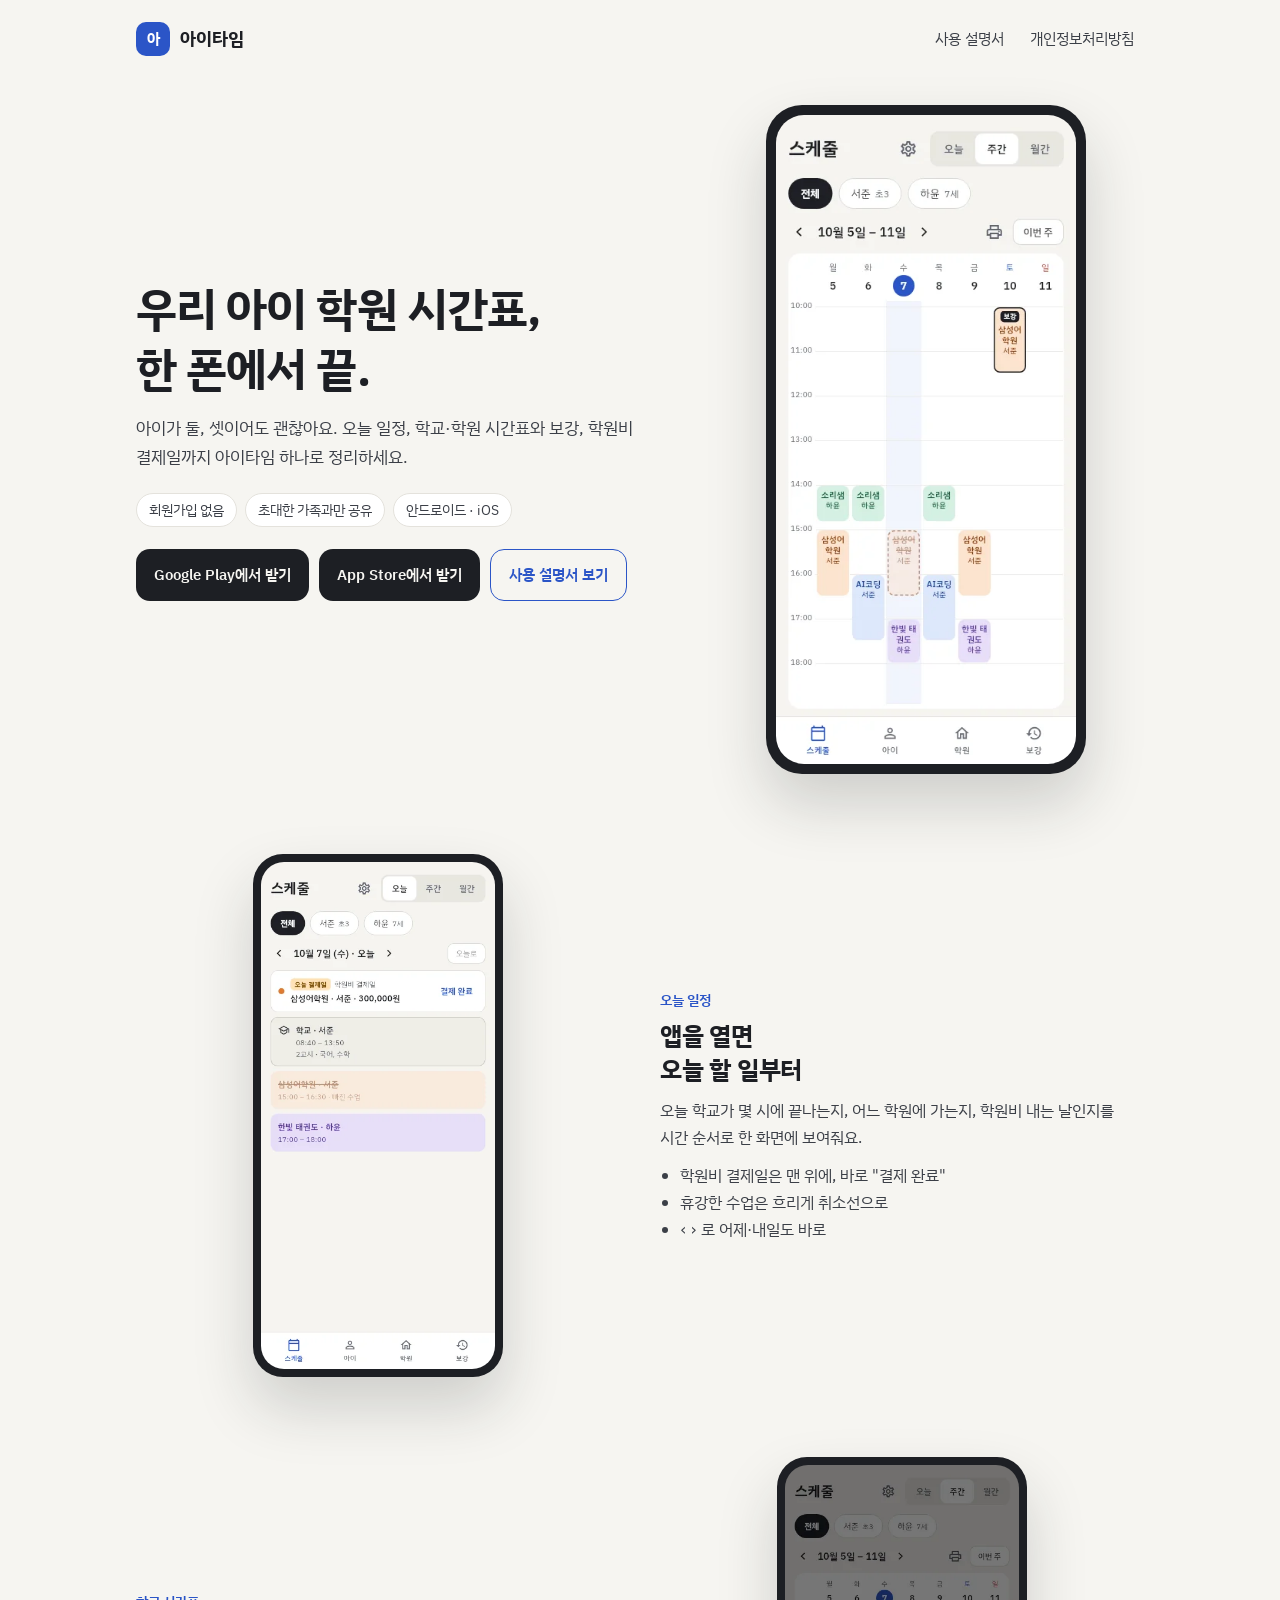
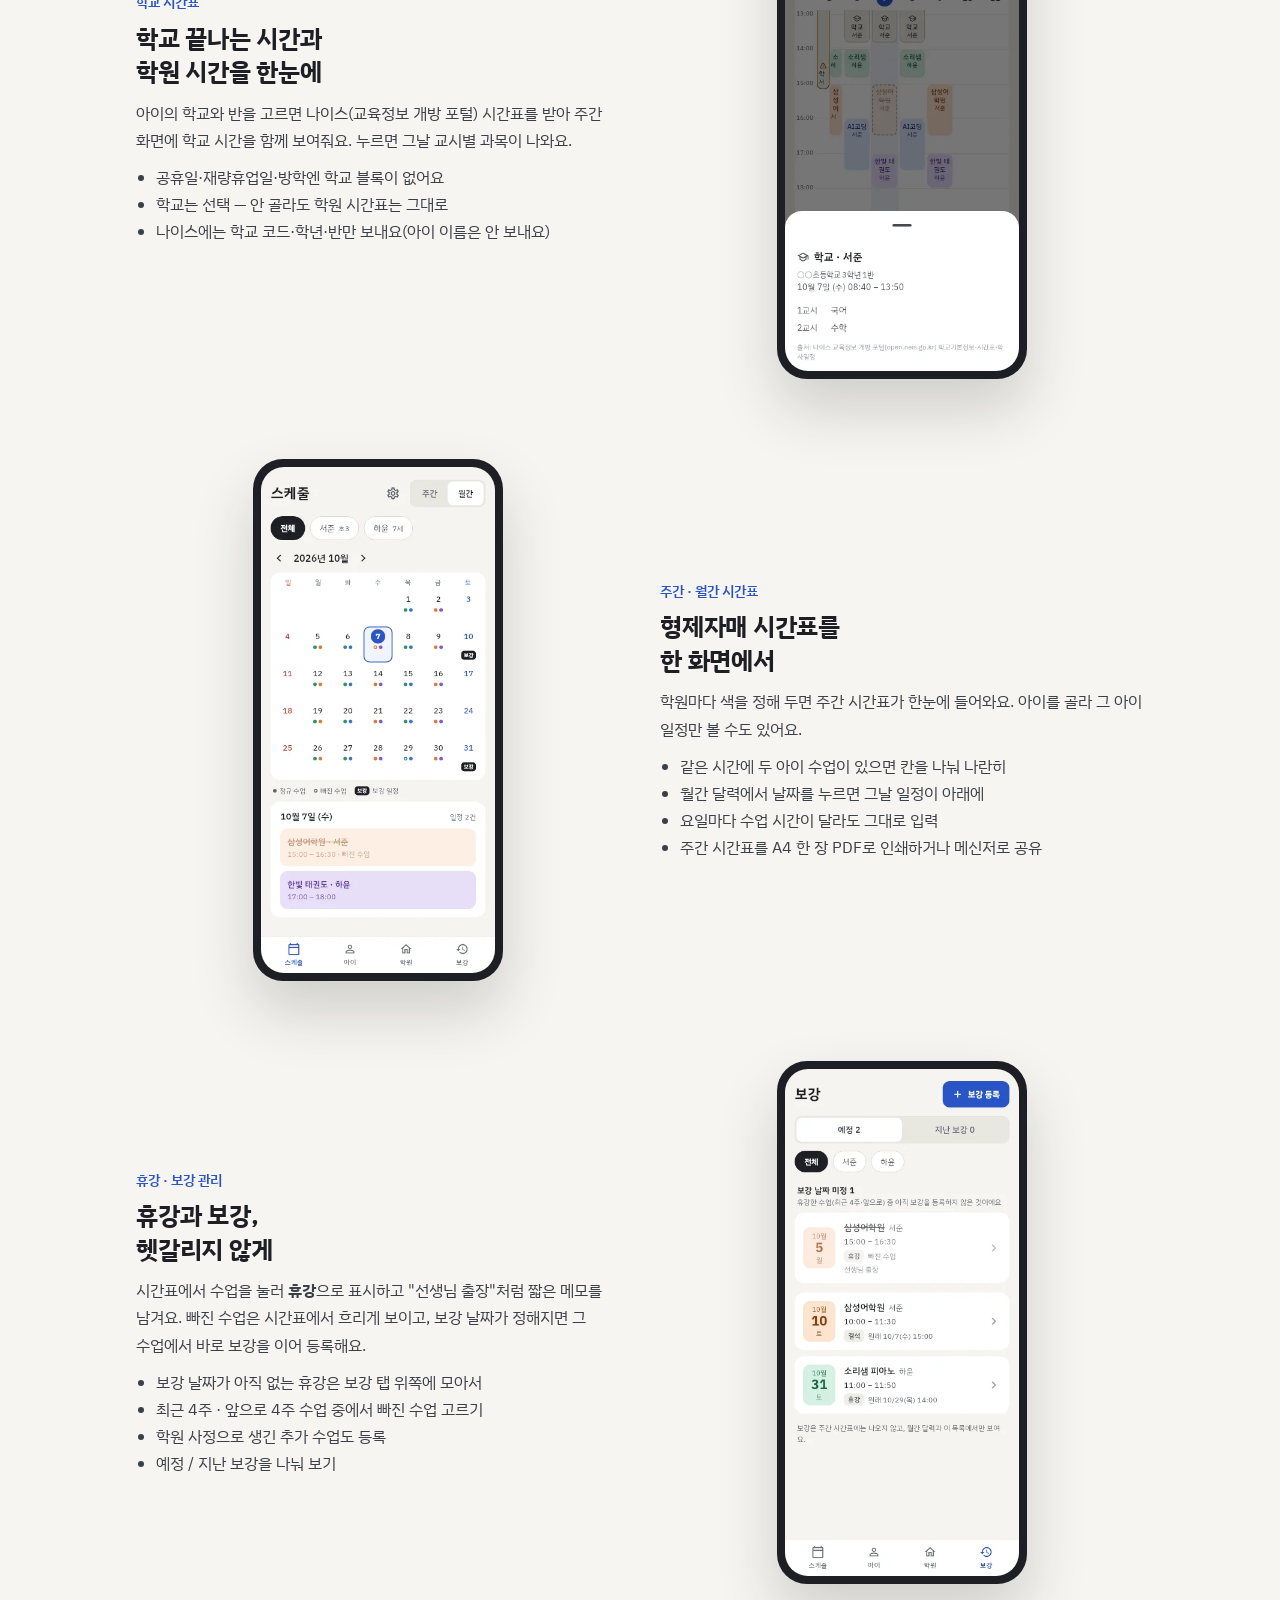
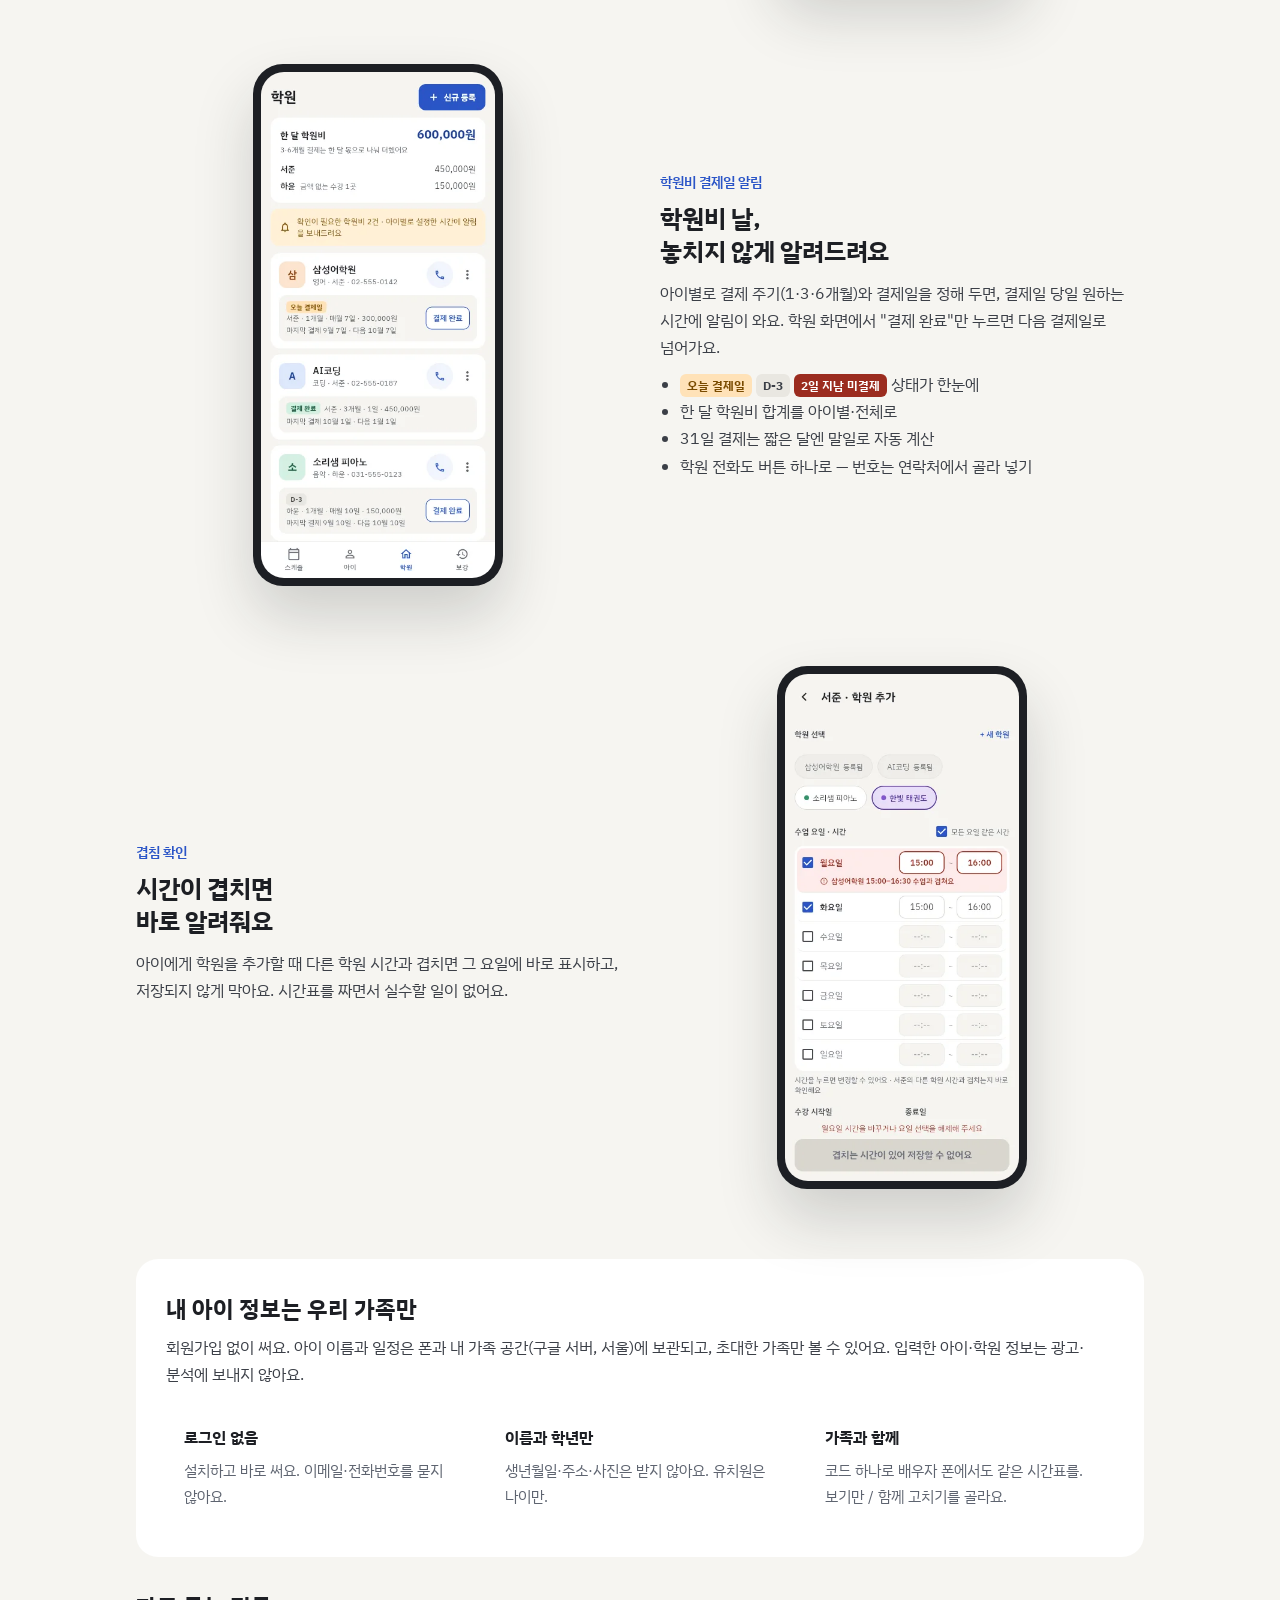
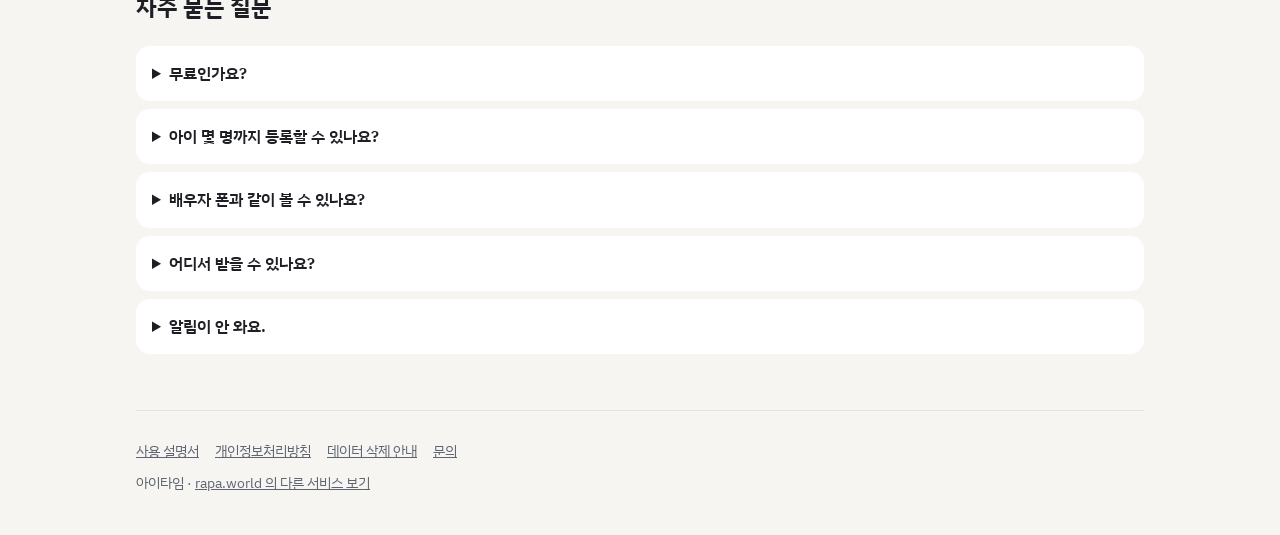
==== commit 6f18ca3b: "공개 문서 정정: 하교 시각 보관·랜딩 분석 문구·버전/날짜·삭제 범위·지원 경로 (#73)" ====
--- a/index.html
+++ b/index.html
@@ -130,7 +130,7 @@
 
     <div class="band">
       <h2>내 아이 정보는 우리 가족만</h2>
-      <p style="color:var(--label);margin:0">회원가입 없이 써요. 아이 이름과 일정은 폰과 내 가족 공간(구글 서버, 서울)에 보관되고, 초대한 가족만 볼 수 있어요. 광고나 분석에는 쓰지 않아요.</p>
+      <p style="color:var(--label);margin:0">회원가입 없이 써요. 아이 이름과 일정은 폰과 내 가족 공간(구글 서버, 서울)에 보관되고, 초대한 가족만 볼 수 있어요. 입력한 아이·학원 정보는 광고·분석에 보내지 않아요.</p>
       <div class="cards">
         <div class="card"><h3>로그인 없음</h3><p>설치하고 바로 써요. 이메일·전화번호를 묻지 않아요.</p></div>
         <div class="card"><h3>이름과 학년만</h3><p>생년월일·주소·사진은 받지 않아요. 유치원은 나이만.</p></div>
